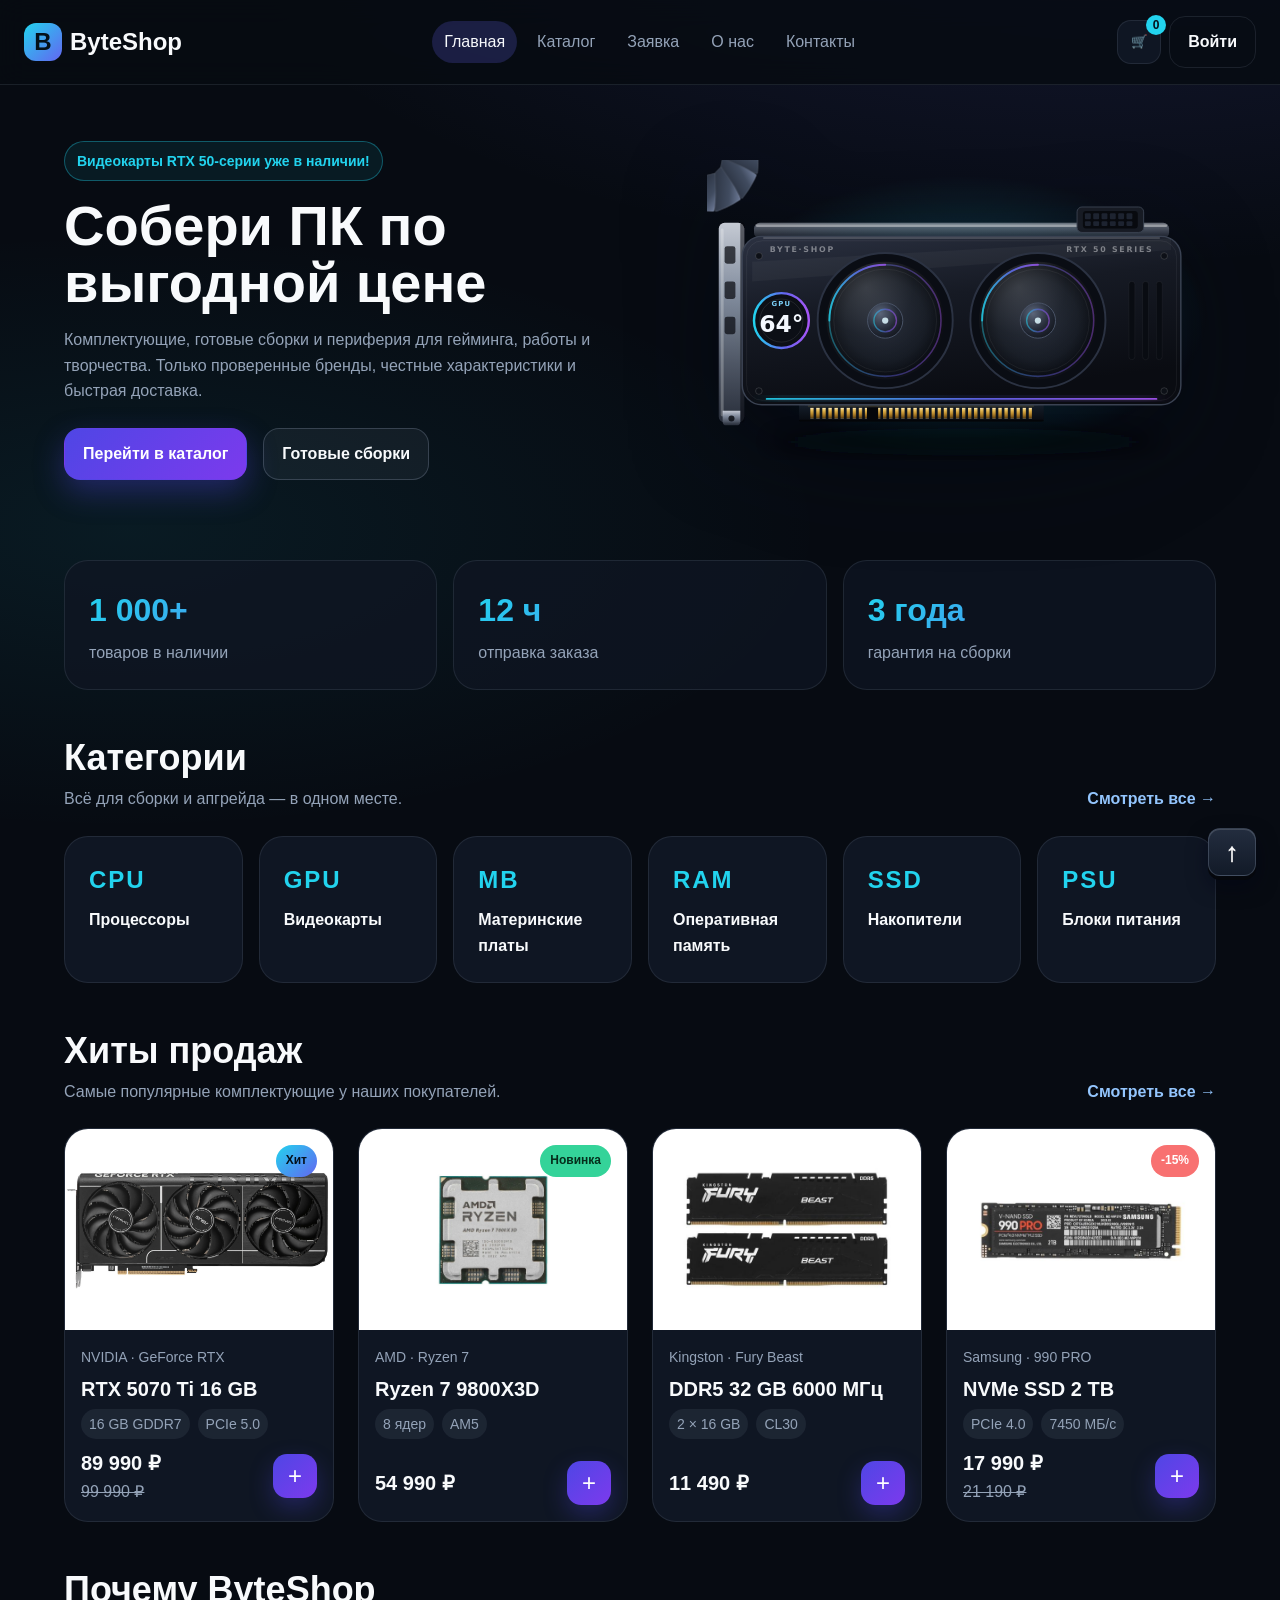
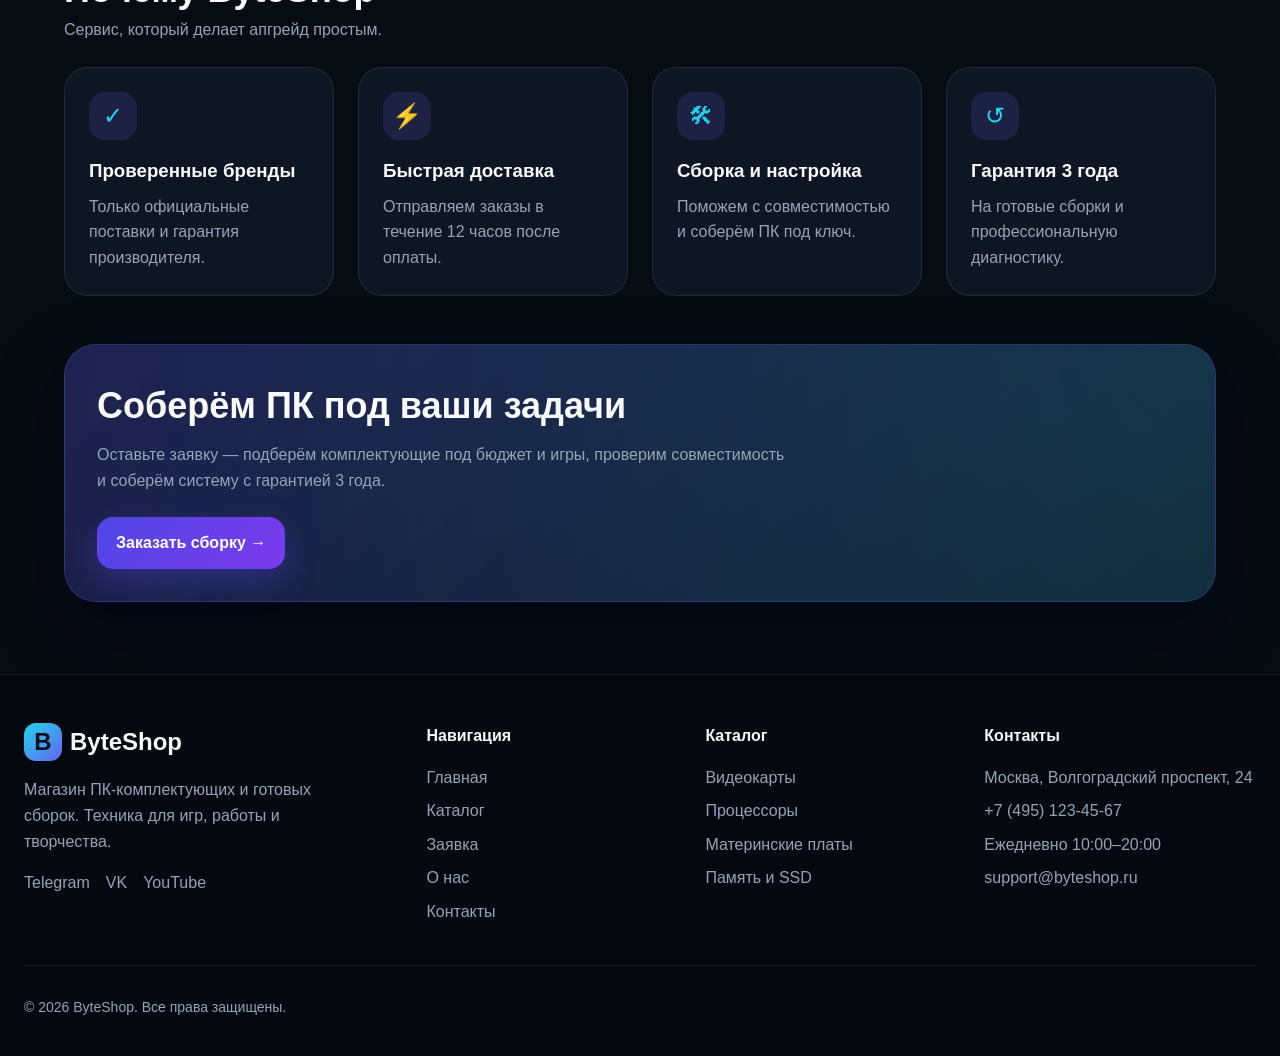
==== index.html @ e0c0da82 "Initial commit: ByteShop project" ====
<!doctype html>
<html lang="ru">
<head>
  <meta charset="utf-8">
  <meta name="viewport" content="width=device-width, initial-scale=1.0">
  <title>ByteShop — ПК комплектующие и готовые сборки</title>
  <link rel="stylesheet" href="css/style.css">
  <link rel="stylesheet" href="css/responsive.css">
  <script src="js/data.js" defer></script>
  <script src="js/main.js" defer></script>
</head>
<body id="top">
  <a class="skip-link" href="#main">Перейти к содержимому</a>

  <header class="site-header">
    <div class="site-header__inner">
      <a class="site-header__logo" href="index.html">
        <span class="site-header__logo-icon" aria-hidden="true">B</span>
        ByteShop
      </a>

      <nav class="site-nav" aria-label="Основная навигация">
        <ul class="site-nav__list">
          <li class="site-nav__item">
            <a class="site-nav__link site-nav__link--active" href="index.html" aria-current="page">Главная</a>
          </li>
          <li class="site-nav__item">
            <a class="site-nav__link" href="catalog.html">Каталог</a>
          </li>
          <li class="site-nav__item">
            <a class="site-nav__link" href="order.html">Заявка</a>
          </li>
          <li class="site-nav__item">
            <a class="site-nav__link" href="about.html">О нас</a>
          </li>
          <li class="site-nav__item">
            <a class="site-nav__link" href="contacts.html">Контакты</a>
          </li>
        </ul>
      </nav>

      <div class="site-header__actions">
        <button class="icon-button site-header__cart" type="button" aria-label="Корзина">
          <span class="icon-button__icon" aria-hidden="true">🛒</span>
          <span class="site-header__cart-count" data-cart-count>0</span>
        </button>
        <a class="button button--ghost" href="order.html">Войти</a>
      </div>
    </div>
  </header>

  <main id="main" class="main">
    <!-- Герой -->
    <section class="hero">
      <div class="hero__content">
        <p class="hero__badge">Видеокарты RTX 50-серии уже в наличии!</p>
        <h1 class="hero__title">Собери ПК по выгодной цене</h1>
        <p class="hero__text">
          Комплектующие, готовые сборки и периферия для гейминга, работы и творчества.
          Только проверенные бренды, честные характеристики и быстрая доставка.
        </p>
        <div class="hero__actions">
          <a class="button button--primary" href="catalog.html">Перейти в каталог</a>
          <a class="button button--secondary" href="order.html">Готовые сборки</a>
        </div>
      </div>

      <div class="hero__showcase">
        <figure class="gpu-figure" role="img" aria-label="Стилизованная видеокарта с двумя вращающимися кулерами и золотыми контактами PCIe">
          <svg class="gpu-figure__svg" viewBox="0 0 520 306" xmlns="http://www.w3.org/2000/svg" focusable="false" aria-hidden="true">
            <defs>
              <linearGradient id="gpuBody" x1="0" y1="0" x2="0.35" y2="1">
                <stop offset="0" stop-color="#2b3141"/>
                <stop offset="0.45" stop-color="#161a24"/>
                <stop offset="1" stop-color="#0a0c12"/>
              </linearGradient>

              <linearGradient id="gpuMetal" x1="0" y1="0" x2="0" y2="1">
                <stop offset="0" stop-color="#e8edf7"/>
                <stop offset="0.35" stop-color="#9aa5b8"/>
                <stop offset="0.7" stop-color="#5d6575"/>
                <stop offset="1" stop-color="#2f3542"/>
              </linearGradient>

              <linearGradient id="gpuAccent" x1="0" y1="0" x2="1" y2="0">
                <stop offset="0" stop-color="#22d3ee"/>
                <stop offset="0.55" stop-color="#6366f1"/>
                <stop offset="1" stop-color="#a855f7"/>
              </linearGradient>

              <radialGradient id="gpuWell" cx="0.5" cy="0.42" r="0.72">
                <stop offset="0" stop-color="#12151d"/>
                <stop offset="0.7" stop-color="#0a0c11"/>
                <stop offset="1" stop-color="#191d28"/>
              </radialGradient>

              <linearGradient id="gpuBlade" x1="0.1" y1="0" x2="0.9" y2="1">
                <stop offset="0" stop-color="#7f8dad"/>
                <stop offset="0.35" stop-color="#414c60"/>
                <stop offset="1" stop-color="#1b202a"/>
              </linearGradient>

              <radialGradient id="gpuRotor" cx="0.5" cy="0.5" r="0.5">
                <stop offset="0" stop-color="#1e2431"/>
                <stop offset="0.72" stop-color="#141922"/>
                <stop offset="1" stop-color="#0a0d13"/>
              </radialGradient>

              <radialGradient id="gpuHub" cx="0.36" cy="0.3" r="0.85">
                <stop offset="0" stop-color="#5b6579"/>
                <stop offset="0.55" stop-color="#252b38"/>
                <stop offset="1" stop-color="#0f1218"/>
              </radialGradient>

              <radialGradient id="gpuSheen" cx="0.34" cy="0.22" r="0.8">
                <stop offset="0" stop-color="#ffffff" stop-opacity="0.16"/>
                <stop offset="0.5" stop-color="#ffffff" stop-opacity="0.04"/>
                <stop offset="1" stop-color="#ffffff" stop-opacity="0"/>
              </radialGradient>

              <radialGradient id="gpuAmbient" cx="0.5" cy="0.5" r="0.5">
                <stop offset="0" stop-color="#6366f1" stop-opacity="0.4"/>
                <stop offset="0.55" stop-color="#22d3ee" stop-opacity="0.13"/>
                <stop offset="1" stop-color="#22d3ee" stop-opacity="0"/>
              </radialGradient>

              <linearGradient id="gpuPcb" x1="0" y1="0" x2="0" y2="1">
                <stop offset="0" stop-color="#1d2532"/>
                <stop offset="0.35" stop-color="#121a25"/>
                <stop offset="1" stop-color="#070a10"/>
              </linearGradient>

              <linearGradient id="gpuGold" x1="0" y1="0" x2="0" y2="1">
                <stop offset="0" stop-color="#ffeab0"/>
                <stop offset="0.26" stop-color="#e5b953"/>
                <stop offset="0.56" stop-color="#bb8a2c"/>
                <stop offset="0.8" stop-color="#8a611c"/>
                <stop offset="1" stop-color="#553a10"/>
              </linearGradient>

              <!-- Гребёнка золотых контактов PCIe -->
              <pattern id="gpuFingers" width="6.2" height="11" patternUnits="userSpaceOnUse">
                <rect width="3.4" height="11" fill="url(#gpuGold)"/>
                <rect width="3.4" height="0.8" fill="#fff8de" opacity="0.55"/>
              </pattern>

              <filter id="gpuBlur" x="-50%" y="-50%" width="200%" height="200%">
                <feGaussianBlur stdDeviation="9"/>
              </filter>

              <!-- Лопасть вентилятора: центр вращения — точка (0, 0) -->
              <path id="gpuBladeShape" d="M -4 -15.5 C -0.5 -28 2 -42 8 -52 C 19.5 -49 29 -44 34 -41 C 24 -28 13 -18.5 4.5 -15 Z"
                    fill="url(#gpuBlade)" stroke="#ffffff" stroke-opacity="0.09" stroke-width="0.7"/>
            </defs>

            <!-- Фоновое свечение -->
            <ellipse class="gpu-ambient" cx="260" cy="158" rx="252" ry="142" fill="url(#gpuAmbient)"/>

            <!-- Тень на «полу» -->
            <ellipse cx="262" cy="288" rx="196" ry="14" fill="#05070c" opacity="0.55" filter="url(#gpuBlur)"/>

            <!-- Кронштейн слотов расширения -->
            <rect x="12" y="64" width="26" height="204" rx="6" fill="url(#gpuMetal)" opacity="0.85"/>
            <rect x="14" y="70" width="3" height="192" rx="1.5" fill="#ffffff" opacity="0.25"/>
            <rect x="34" y="64" width="4" height="204" rx="2" fill="#05070c" opacity="0.55"/>
            <g fill="#0a0c12" opacity="0.72">
              <rect x="18" y="88" width="11" height="18" rx="2.5"/>
              <rect x="18" y="124" width="11" height="18" rx="2.5"/>
              <rect x="18" y="160" width="11" height="18" rx="2.5"/>
            </g>

            <!-- Крепёжный лепесток кронштейна с отверстием под винт -->
            <path d="M16 256 h18 v11 a4 4 0 0 1 -4 4 h-10 a4 4 0 0 1 -4 -4 z" fill="url(#gpuMetal)" opacity="0.8"/>
            <circle cx="25" cy="264" r="3.1" fill="#05070c" opacity="0.8"/>

            <!-- Задняя пластина (backplate) -->
            <rect x="48" y="64" width="424" height="16" rx="6" fill="url(#gpuMetal)" opacity="0.45"/>
            <rect x="50" y="66" width="420" height="2.5" rx="1.25" fill="#ffffff" opacity="0.38"/>

            <!-- Разъём питания 12VHPWR -->
            <rect x="378" y="48" width="68" height="26" rx="5" fill="#171b24" stroke="#39414f" stroke-width="1"/>
            <rect x="384" y="52" width="56" height="18" rx="3" fill="#080a0f"/>
            <g fill="#1d2330">
              <rect x="386" y="54.5" width="6" height="6" rx="1"/>
              <rect x="394.5" y="54.5" width="6" height="6" rx="1"/>
              <rect x="403" y="54.5" width="6" height="6" rx="1"/>
              <rect x="411.5" y="54.5" width="6" height="6" rx="1"/>
              <rect x="420" y="54.5" width="6" height="6" rx="1"/>
              <rect x="428.5" y="54.5" width="6" height="6" rx="1"/>
              <rect x="386" y="62.5" width="6" height="5" rx="1"/>
              <rect x="394.5" y="62.5" width="6" height="5" rx="1"/>
              <rect x="403" y="62.5" width="6" height="5" rx="1"/>
              <rect x="411.5" y="62.5" width="6" height="5" rx="1"/>
              <rect x="420" y="62.5" width="6" height="5" rx="1"/>
              <rect x="428.5" y="62.5" width="6" height="5" rx="1"/>
            </g>

            <!-- Текстолит платы и контакты PCIe Express -->
            <g class="gpu-pcb">
              <rect x="94" y="246" width="250" height="21" rx="3" fill="url(#gpuPcb)"/>
              <rect x="96" y="248" width="246" height="1.8" rx="0.9" fill="#ffffff" opacity="0.12"/>

              <!-- Дорожки на текстолите -->
              <g fill="#ffffff" opacity="0.06">
                <rect x="100" y="249.6" width="46" height="1.2" rx="0.6"/>
                <rect x="152" y="249.6" width="38" height="1.2" rx="0.6"/>
                <rect x="196" y="249.6" width="44" height="1.2" rx="0.6"/>
                <rect x="298" y="249.6" width="40" height="1.2" rx="0.6"/>
              </g>

              <!-- Золотые контакты (гребёнка) -->
              <rect x="105.4" y="253" width="59.2" height="11" fill="url(#gpuFingers)"/>
              <rect x="173.6" y="253" width="158.4" height="11" fill="url(#gpuFingers)"/>

              <!-- Ключ-прорезь разъёма -->
              <rect x="163.4" y="251.5" width="11.4" height="13.9" rx="1.4" fill="#04060a"/>
              <rect x="163.4" y="251.5" width="11.4" height="1.2" rx="0.6" fill="#ffffff" opacity="0.08"/>

              <!-- Тёплый отсвет от контактов на текстолите -->
              <rect x="103" y="248.4" width="231" height="4" fill="#e5b953" opacity="0.12"/>

              <!-- Нижняя кромка платы -->
              <rect x="94" y="265.4" width="250" height="1.6" rx="0.8" fill="#000000" opacity="0.55"/>
            </g>

            <!-- Корпус -->
            <rect x="36" y="78" width="448" height="172" rx="20" fill="url(#gpuBody)" stroke="#3a4252" stroke-width="1.5"/>
            <rect x="40.5" y="82.5" width="439" height="163" rx="16" fill="none" stroke="#ffffff" stroke-opacity="0.06"/>
            <path d="M58 79.6 H462" stroke="#ffffff" stroke-opacity="0.22" stroke-width="1.5" stroke-linecap="round"/>
            <path d="M46 104 L474 80 L474 92 L46 124 Z" fill="#ffffff" opacity="0.035"/>

            <!-- Надписи на верхней кромке -->
            <text x="64" y="94" fill="#ffffff" fill-opacity="0.42"
                  font-family="Segoe UI, system-ui, -apple-system, sans-serif"
                  font-size="8" font-weight="600" letter-spacing="1.8">BYTE·SHOP</text>
            <text x="456" y="94" text-anchor="end" fill="#ffffff" fill-opacity="0.42"
                  font-family="Segoe UI, system-ui, -apple-system, sans-serif"
                  font-size="8" font-weight="600" letter-spacing="1.8">RTX 50 SERIES</text>

            <!-- Шильдик серии -->
            <g>
              <circle cx="76" cy="164" r="28" fill="#0c0f16" stroke="url(#gpuAccent)" stroke-width="2.5"/>
              <circle cx="76" cy="164" r="22" fill="none" stroke="#ffffff" stroke-opacity="0.09"/>
              <text x="76" y="149.5" text-anchor="middle" fill="#7dd3fc"
                    font-family="Segoe UI, system-ui, -apple-system, sans-serif"
                    font-size="7" font-weight="600" letter-spacing="1.2">GPU</text>
              <text x="76" y="176" text-anchor="middle" fill="#f4f8ff"
                    font-family="Segoe UI, system-ui, -apple-system, sans-serif"
                    font-size="24" font-weight="700">64°</text>
            </g>

            <!-- Вентиляционные щели справа -->
            <g fill="#090c12" stroke="#ffffff" stroke-opacity="0.05">
              <rect x="431" y="124" width="6" height="80" rx="3"/>
              <rect x="445" y="124" width="6" height="80" rx="3"/>
              <rect x="459" y="124" width="6" height="80" rx="3"/>
            </g>

            <!-- Винты -->
            <g fill="#0d1017" stroke="#ffffff" stroke-opacity="0.14">
              <circle cx="53" cy="98" r="3.4"/>
              <circle cx="467" cy="98" r="3.4"/>
              <circle cx="53" cy="236" r="3.4"/>
              <circle cx="467" cy="236" r="3.4"/>
            </g>

            <!-- Кулер 1 -->
            <g class="gpu-fan gpu-fan--left">
              <circle cx="182" cy="164" r="69" fill="#0a0d14" stroke="#2b3242" stroke-width="2"/>
              <circle cx="182" cy="164" r="60" fill="url(#gpuWell)"/>
              <circle cx="182" cy="164" r="57" fill="url(#gpuRotor)"/>
              <circle cx="182" cy="164" r="57" fill="none" stroke="url(#gpuAccent)" stroke-opacity="0.4" stroke-width="1.6"/>
              <circle cx="182" cy="164" r="52.5" fill="none" stroke="#ffffff" stroke-opacity="0.06"/>
              <g class="gpu-fan__blades gpu-fan__blades--left">
                <use href="#gpuBladeShape" transform="rotate(0)"/>
                <use href="#gpuBladeShape" transform="rotate(32.73)"/>
                <use href="#gpuBladeShape" transform="rotate(65.45)"/>
                <use href="#gpuBladeShape" transform="rotate(98.18)"/>
                <use href="#gpuBladeShape" transform="rotate(130.91)"/>
                <use href="#gpuBladeShape" transform="rotate(163.64)"/>
                <use href="#gpuBladeShape" transform="rotate(196.36)"/>
                <use href="#gpuBladeShape" transform="rotate(229.09)"/>
                <use href="#gpuBladeShape" transform="rotate(261.82)"/>
                <use href="#gpuBladeShape" transform="rotate(294.55)"/>
                <use href="#gpuBladeShape" transform="rotate(327.27)"/>
              </g>
              <circle cx="182" cy="164" r="60" fill="url(#gpuSheen)"/>
              <path d="M 182 164 m -57 0 a 57 57 0 0 1 57 -57" fill="none"
                    stroke="url(#gpuAccent)" stroke-opacity="0.75" stroke-width="2" stroke-linecap="round"/>
              <circle cx="182" cy="164" r="18" fill="url(#gpuHub)" stroke="#4a5468" stroke-width="1"/>
              <circle cx="182" cy="164" r="11.5" fill="none" stroke="url(#gpuAccent)" stroke-opacity="0.55" stroke-width="1.4"/>
              <circle cx="182" cy="164" r="3.2" fill="#dff8ff" opacity="0.85"/>
            </g>

            <!-- Кулер 2 -->
            <g class="gpu-fan gpu-fan--right">
              <circle cx="338" cy="164" r="69" fill="#0a0d14" stroke="#2b3242" stroke-width="2"/>
              <circle cx="338" cy="164" r="60" fill="url(#gpuWell)"/>
              <circle cx="338" cy="164" r="57" fill="url(#gpuRotor)"/>
              <circle cx="338" cy="164" r="57" fill="none" stroke="url(#gpuAccent)" stroke-opacity="0.4" stroke-width="1.6"/>
              <circle cx="338" cy="164" r="52.5" fill="none" stroke="#ffffff" stroke-opacity="0.06"/>
              <g class="gpu-fan__blades gpu-fan__blades--right">
                <use href="#gpuBladeShape" transform="rotate(0)"/>
                <use href="#gpuBladeShape" transform="rotate(32.73)"/>
                <use href="#gpuBladeShape" transform="rotate(65.45)"/>
                <use href="#gpuBladeShape" transform="rotate(98.18)"/>
                <use href="#gpuBladeShape" transform="rotate(130.91)"/>
                <use href="#gpuBladeShape" transform="rotate(163.64)"/>
                <use href="#gpuBladeShape" transform="rotate(196.36)"/>
                <use href="#gpuBladeShape" transform="rotate(229.09)"/>
                <use href="#gpuBladeShape" transform="rotate(261.82)"/>
                <use href="#gpuBladeShape" transform="rotate(294.55)"/>
                <use href="#gpuBladeShape" transform="rotate(327.27)"/>
              </g>
              <circle cx="338" cy="164" r="60" fill="url(#gpuSheen)"/>
              <path d="M 338 164 m -57 0 a 57 57 0 0 1 57 -57" fill="none"
                    stroke="url(#gpuAccent)" stroke-opacity="0.75" stroke-width="2" stroke-linecap="round"/>
              <circle cx="338" cy="164" r="18" fill="url(#gpuHub)" stroke="#4a5468" stroke-width="1"/>
              <circle cx="338" cy="164" r="11.5" fill="none" stroke="url(#gpuAccent)" stroke-opacity="0.55" stroke-width="1.4"/>
              <circle cx="338" cy="164" r="3.2" fill="#dff8ff" opacity="0.85"/>
            </g>

            <!-- Световая линия по нижней кромке -->
            <rect class="gpu-glow" x="60" y="242" width="400" height="3" rx="1.5"
                  fill="url(#gpuAccent)" opacity="0.75" filter="url(#gpuBlur)"/>
            <rect x="60" y="243" width="400" height="2" rx="1" fill="url(#gpuAccent)" opacity="0.9"/>
          </svg>
        </figure>
      </div>
    </section>

    <!-- Статистика -->
    <section class="stats" aria-label="Показатели магазина">
      <div class="stats__item">
        <p class="stats__value">1 000+</p>
        <p class="stats__label">товаров в наличии</p>
      </div>
      <div class="stats__item">
        <p class="stats__value">12 ч</p>
        <p class="stats__label">отправка заказа</p>
      </div>
      <div class="stats__item">
        <p class="stats__value">3 года</p>
        <p class="stats__label">гарантия на сборки</p>
      </div>
    </section>

    <!-- Категории -->
    <section class="section" id="categories" aria-labelledby="categories-title">
      <div class="section__header">
        <div>
          <h2 class="section__title" id="categories-title">Категории</h2>
          <p class="section__subtitle">Всё для сборки и апгрейда — в одном месте.</p>
        </div>
        <a class="section__link" href="catalog.html">Смотреть все →</a>
      </div>

      <div class="categories-grid">
        <a class="category-card" href="catalog.html#catalog-cpu">
          <span class="category-card__code" aria-hidden="true">CPU</span>
          <span class="category-card__title">Процессоры</span>
        </a>

        <a class="category-card" href="catalog.html#catalog-gpu">
          <span class="category-card__code" aria-hidden="true">GPU</span>
          <span class="category-card__title">Видеокарты</span>
        </a>

        <a class="category-card" href="catalog.html#catalog-mb">
          <span class="category-card__code" aria-hidden="true">MB</span>
          <span class="category-card__title">Материнские платы</span>
        </a>

        <a class="category-card" href="catalog.html#catalog-ram">
          <span class="category-card__code" aria-hidden="true">RAM</span>
          <span class="category-card__title">Оперативная память</span>
        </a>

        <a class="category-card" href="catalog.html#catalog-ssd">
          <span class="category-card__code" aria-hidden="true">SSD</span>
          <span class="category-card__title">Накопители</span>
        </a>

        <a class="category-card" href="catalog.html#catalog-psu">
          <span class="category-card__code" aria-hidden="true">PSU</span>
          <span class="category-card__title">Блоки питания</span>
        </a>
      </div>
    </section>

    <!-- Хиты продаж -->
    <section class="section" id="popular" aria-labelledby="popular-title">
      <div class="section__header">
        <div>
          <h2 class="section__title" id="popular-title">Хиты продаж</h2>
          <p class="section__subtitle">Самые популярные комплектующие у наших покупателей.</p>
        </div>
        <a class="section__link" href="catalog.html">Смотреть все →</a>
      </div>

      <div class="products-grid">
        <article class="product-card">
          <span class="product-card__badge product-card__badge--hit">Хит</span>
          <a class="product-card__media" href="product.html">
            <img
              class="product-card__image"
              src="img/5070ti.jpg"
              alt="Видеокарта RTX 5070 Ti 16 GB"
              width="640"
              height="480"
              loading="lazy"
            >
          </a>
          <div class="product-card__body">
            <p class="product-card__brand">NVIDIA · GeForce RTX</p>
            <h3 class="product-card__title">
              <a href="product.html">RTX 5070 Ti 16 GB</a>
            </h3>
            <ul class="product-card__specs">
              <li>16 GB GDDR7</li>
              <li>PCIe 5.0</li>
            </ul>
            <div class="product-card__footer">
              <div class="product-card__price">
                <span class="product-card__current">89 990 ₽</span>
                <span class="product-card__old">99 990 ₽</span>
              </div>
              <button
                class="product-card__cart"
                type="button"
                data-product="RTX 5070 Ti 16 GB"
                aria-label="Добавить RTX 5070 Ti 16 GB в корзину"
              >
                +
              </button>
            </div>
          </div>
        </article>

        <article class="product-card">
          <span class="product-card__badge product-card__badge--new">Новинка</span>
          <a class="product-card__media" href="product.html">
            <img
              class="product-card__image"
              src="img/7_9800.jpg"
              alt="Процессор Ryzen 7 9800X3D"
              width="640"
              height="480"
              loading="lazy"
            >
          </a>
          <div class="product-card__body">
            <p class="product-card__brand">AMD · Ryzen 7</p>
            <h3 class="product-card__title">
              <a href="product.html">Ryzen 7 9800X3D</a>
            </h3>
            <ul class="product-card__specs">
              <li>8 ядер</li>
              <li>AM5</li>
            </ul>
            <div class="product-card__footer">
              <div class="product-card__price">
                <span class="product-card__current">54 990 ₽</span>
              </div>
              <button
                class="product-card__cart"
                type="button"
                data-product="Ryzen 7 9800X3D"
                aria-label="Добавить Ryzen 7 9800X3D в корзину"
              >
                +
              </button>
            </div>
          </div>
        </article>

        <article class="product-card">
          <a class="product-card__media" href="product.html">
            <img
              class="product-card__image"
              src="img/kingstom.jpg"
              alt="Оперативная память Kingston Fury Beast DDR5 32 GB"
              width="640"
              height="480"
              loading="lazy"
            >
          </a>
          <div class="product-card__body">
            <p class="product-card__brand">Kingston · Fury Beast</p>
            <h3 class="product-card__title">
              <a href="product.html">DDR5 32 GB 6000 МГц</a>
            </h3>
            <ul class="product-card__specs">
              <li>2 × 16 GB</li>
              <li>CL30</li>
            </ul>
            <div class="product-card__footer">
              <div class="product-card__price">
                <span class="product-card__current">11 490 ₽</span>
              </div>
              <button
                class="product-card__cart"
                type="button"
                data-product="Kingston Fury Beast DDR5 32 GB"
                aria-label="Добавить Kingston Fury Beast DDR5 32 GB в корзину"
              >
                +
              </button>
            </div>
          </div>
        </article>

        <article class="product-card">
          <span class="product-card__badge product-card__badge--discount">-15%</span>
          <a class="product-card__media" href="product.html">
            <img
              class="product-card__image"
              src="img/samsungssd.jpg"
              alt="SSD Samsung 990 PRO 2 TB"
              width="640"
              height="480"
              loading="lazy"
            >
          </a>
          <div class="product-card__body">
            <p class="product-card__brand">Samsung · 990 PRO</p>
            <h3 class="product-card__title">
              <a href="product.html">NVMe SSD 2 TB</a>
            </h3>
            <ul class="product-card__specs">
              <li>PCIe 4.0</li>
              <li>7450 МБ/с</li>
            </ul>
            <div class="product-card__footer">
              <div class="product-card__price">
                <span class="product-card__current">17 990 ₽</span>
                <span class="product-card__old">21 190 ₽</span>
              </div>
              <button
                class="product-card__cart"
                type="button"
                data-product="Samsung 990 PRO 2 TB"
                aria-label="Добавить Samsung 990 PRO 2 TB в корзину"
              >
                +
              </button>
            </div>
          </div>
        </article>
      </div>
    </section>

    <!-- Преимущества -->
    <section class="section" aria-labelledby="features-title">
      <div class="section__header">
        <div>
          <h2 class="section__title" id="features-title">Почему ByteShop</h2>
          <p class="section__subtitle">Сервис, который делает апгрейд простым.</p>
        </div>
      </div>

      <div class="features-grid">
        <article class="feature-card">
          <span class="feature-card__icon" aria-hidden="true">✓</span>
          <h3 class="feature-card__title">Проверенные бренды</h3>
          <p class="feature-card__text">Только официальные поставки и гарантия производителя.</p>
        </article>

        <article class="feature-card">
          <span class="feature-card__icon" aria-hidden="true">⚡</span>
          <h3 class="feature-card__title">Быстрая доставка</h3>
          <p class="feature-card__text">Отправляем заказы в течение 12 часов после оплаты.</p>
        </article>

        <article class="feature-card">
          <span class="feature-card__icon" aria-hidden="true">🛠</span>
          <h3 class="feature-card__title">Сборка и настройка</h3>
          <p class="feature-card__text">Поможем с совместимостью и соберём ПК под ключ.</p>
        </article>

        <article class="feature-card">
          <span class="feature-card__icon" aria-hidden="true">↺</span>
          <h3 class="feature-card__title">Гарантия 3 года</h3>
          <p class="feature-card__text">На готовые сборки и профессиональную диагностику.</p>
        </article>
      </div>
    </section>

    <!-- Сборка ПК -->
    <section class="build-banner" aria-labelledby="build-title">
      <div class="build-banner__content">
        <h2 class="build-banner__title" id="build-title">Соберём ПК под ваши задачи</h2>
        <p class="build-banner__text">
          Оставьте заявку — подберём комплектующие под бюджет и игры,
          проверим совместимость и соберём систему с гарантией 3 года.
        </p>
        <a class="button button--primary" href="order.html">Заказать сборку →</a>
      </div>
    </section>

  </main>

  <footer class="site-footer">
    <div class="site-footer__inner">
      <div class="site-footer__brand">
        <a class="site-footer__logo" href="index.html">
          <span class="site-footer__logo-icon" aria-hidden="true">B</span>
          ByteShop
        </a>
        <p class="site-footer__description">
          Магазин ПК-комплектующих и готовых сборок.
          Техника для игр, работы и творчества.
        </p>
        <div class="site-footer__social">
          <a href="#" aria-label="Telegram">Telegram</a>
          <a href="#" aria-label="VK">VK</a>
          <a href="#" aria-label="YouTube">YouTube</a>
        </div>
      </div>

      <nav class="site-footer__column" aria-label="Навигация">
        <p class="site-footer__title">Навигация</p>
        <ul class="site-footer__list">
          <li><a href="index.html">Главная</a></li>
          <li><a href="catalog.html">Каталог</a></li>
          <li><a href="order.html">Заявка</a></li>
          <li><a href="about.html">О нас</a></li>
          <li><a href="contacts.html">Контакты</a></li>
        </ul>
      </nav>

      <nav class="site-footer__column" aria-label="Каталог">
        <p class="site-footer__title">Каталог</p>
        <ul class="site-footer__list">
          <li><a href="catalog.html">Видеокарты</a></li>
          <li><a href="catalog.html">Процессоры</a></li>
          <li><a href="catalog.html">Материнские платы</a></li>
          <li><a href="catalog.html">Память и SSD</a></li>
        </ul>
      </nav>

      <div class="site-footer__column">
        <p class="site-footer__title">Контакты</p>
        <address class="site-footer__contacts">
          <p>Москва, Волгоградский проспект, 24</p>
          <p><a href="tel:+74951234567">+7 (495) 123-45-67</a></p>
          <p>Ежедневно 10:00–20:00</p>
          <p><a href="mailto:support@byteshop.ru">support@byteshop.ru</a></p>
        </address>
      </div>
    </div>

    <div class="site-footer__bottom">
      <p>© 2026 ByteShop. Все права защищены.</p>
    </div>
  </footer>

  <a class="to-top" href="#top" aria-label="Наверх">
    <span class="to-top__icon" aria-hidden="true">↑</span>
  </a>

  <!-- Модальное окно -->
  <dialog class="order-dialog" id="order-dialog" aria-labelledby="order-dialog-title">
    <button class="order-dialog__close" id="close-order-dialog" type="button" aria-label="Закрыть окно">
      ×
    </button>
    <h2 class="order-dialog__title" id="order-dialog-title">Оставить заявку</h2>

    <form class="order-form" id="order-form">
      <input type="hidden" id="selected-product" name="selected-product">

      <div class="order-form__field">
        <label class="order-form__label" for="order-name">Имя</label>
        <input class="order-form__input" id="order-name" name="name" type="text" minlength="2" autocomplete="name" required>
      </div>

      <div class="order-form__field">
        <label class="order-form__label" for="order-phone">Телефон</label>
        <input class="order-form__input" id="order-phone" name="phone" type="tel" autocomplete="tel" required>
      </div>

      <div class="order-form__field">
        <label class="order-form__label" for="order-comment">Комментарий</label>
        <textarea class="order-form__textarea" id="order-comment" name="comment" rows="3"></textarea>
      </div>

      <div class="order-form__field">
        <label class="order-form__label order-form__label--checkbox" for="order-consent">
          <input class="order-form__checkbox" id="order-consent" name="consent" type="checkbox" required>
          Согласен на обработку данных
        </label>
      </div>

      <button class="button button--primary" type="submit">Отправить заявку</button>
    </form>

    <p class="success-message" id="success-message" role="status" hidden>Заявка отправлена!</p>
  </dialog>

  <!-- Уведомление -->
  <div class="toast" id="toast" role="status" aria-live="polite" hidden></div>
</body>
</html>
---- css/style.css ----
/* ===============================
Переменные проекта
=============================== */
:root {
  /* Основные цвета проекта */
  --color-bg: #070b12;
  --color-bg-soft: #0b111c;
  --color-surface: #0f1623;
  --color-surface-2: #162236;
  --color-border: rgba(148, 163, 184, 0.14);
  --color-border-strong: rgba(148, 163, 184, 0.28);
  --color-text: #f8fafc;
  --color-muted: #94a3b8;
  --color-link: #93c5fd;
  --color-primary: #6366f1;
  --color-primary-soft: #818cf8;
  --color-primary-dark: #4f46e5;
  --color-on-primary: #ffffff;
  --color-accent: #22d3ee;
  --color-success: #34d399;
  --color-warning: #fbbf24;
  --color-danger: #f87171;

  /* Градиенты */
  --gradient-primary: linear-gradient(135deg, #4f46e5, #7c3aed);
  --gradient-accent: linear-gradient(135deg, #22d3ee, #6366f1);

  /* Тени */
  --shadow-sm: 0 10px 24px rgba(2, 6, 23, 0.35);
  --shadow-lg: 0 24px 60px rgba(2, 6, 23, 0.55);

  /* Отступы */
  --space-xs: 4px;
  --space-sm: 8px;
  --space-md: 16px;
  --space-lg: 24px;
  --space-xl: 32px;
  --space-2xl: 48px;

  /* Скругления */
  --radius-sm: 10px;
  --radius-md: 16px;
  --radius-lg: 24px;
  --radius-xl: 32px;

  /* Размеры */
  --container-width: 1200px;
}

/* ===============================
Базовые стили
=============================== */
* {
  box-sizing: border-box;
}

html {
  scroll-behavior: smooth;
  scroll-padding-top: 96px;
}

body {
  margin: 0;
  font-family: "Inter", "Segoe UI", Arial, sans-serif;
  line-height: 1.6;
  color: var(--color-text);
  background:
    radial-gradient(900px 400px at 85% -5%, rgba(99, 102, 241, 0.16), transparent),
    radial-gradient(700px 300px at 10% 20%, rgba(34, 211, 238, 0.08), transparent),
    var(--color-bg);
}

main {
  padding: var(--space-lg);
}

img,
video {
  max-width: 100%;
  height: auto;
}

a {
  color: var(--color-link);
}

a:hover {
  color: var(--color-accent);
}

a:focus-visible,
button:focus-visible,
input:focus-visible,
select:focus-visible,
textarea:focus-visible {
  outline: 3px solid var(--color-accent);
  outline-offset: 3px;
}

address {
  font-style: normal;
}

.visually-hidden {
  position: absolute;
  width: 1px;
  height: 1px;
  margin: -1px;
  padding: 0;
  overflow: hidden;
  white-space: nowrap;
  border: 0;
  clip: rect(0 0 0 0);
  clip-path: inset(50%);
}

/* ===============================
Ссылка пропуска к содержимому
=============================== */
.skip-link {
  position: absolute;
  left: 16px;
  top: -100px;
  z-index: 1000;
  padding: 8px 12px;
  color: var(--color-on-primary);
  background: var(--gradient-primary);
  border-radius: var(--radius-sm);
  text-decoration: none;
}

.skip-link:focus,
.skip-link:focus-visible {
  top: 16px;
}

/* ===============================
Кнопки
=============================== */
.button {
  display: inline-flex;
  align-items: center;
  justify-content: center;
  gap: var(--space-sm);
  padding: 12px 18px;
  border: 1px solid transparent;
  border-radius: var(--radius-md);
  font: inherit;
  font-weight: 600;
  text-decoration: none;
  cursor: pointer;
  transition: transform 0.2s ease, box-shadow 0.2s ease, background-color 0.2s ease;
}

.button:hover {
  transform: translateY(-1px);
}

.button--primary {
  color: var(--color-on-primary);
  background: var(--gradient-primary);
  box-shadow: 0 12px 30px rgba(79, 70, 229, 0.35);
}

.button--primary:hover {
  color: var(--color-on-primary);
  box-shadow: 0 16px 35px rgba(79, 70, 229, 0.45);
}

.button--secondary {
  color: var(--color-text);
  background: rgba(148, 163, 184, 0.08);
  border-color: var(--color-border-strong);
}

.button--secondary:hover {
  color: var(--color-text);
  background: rgba(148, 163, 184, 0.16);
}

.button--ghost {
  color: var(--color-text);
  background: transparent;
  border-color: var(--color-border);
}

.button--ghost:hover {
  color: var(--color-text);
  background: rgba(148, 163, 184, 0.12);
}

/* ===============================
Шапка
=============================== */
.site-header {
  position: sticky;
  top: 0;
  left: 0;
  right: 0;
  z-index: 50;
  padding: var(--space-md) var(--space-lg);
  background: rgba(7, 11, 18, 0.82);
  border-bottom: 1px solid var(--color-border);
  backdrop-filter: blur(14px);
}

.site-header__inner {
  display: flex;
  flex-wrap: wrap;
  align-items: center;
  justify-content: space-between;
  gap: var(--space-md);
  max-width: var(--container-width);
  margin: 0 auto;
}

.site-header__logo {
  display: inline-flex;
  align-items: center;
  gap: var(--space-sm);
  font-size: 24px;
  font-weight: 800;
  color: var(--color-text);
  text-decoration: none;
}

.site-header__logo-icon,
.site-footer__logo-icon {
  display: inline-flex;
  align-items: center;
  justify-content: center;
  width: 38px;
  height: 38px;
  border-radius: 12px;
  background: var(--gradient-accent);
  color: #04101b;
  font-weight: 900;
}

.site-nav__list {
  display: flex;
  flex-wrap: wrap;
  align-items: center;
  justify-content: center;
  gap: var(--space-sm);
  margin: 0;
  padding: 0;
  list-style: none;
}

.site-nav__link {
  display: inline-block;
  padding: 8px 12px;
  color: var(--color-muted);
  text-decoration: none;
  border-radius: 999px;
}

.site-nav__link:hover {
  color: var(--color-text);
  background: rgba(148, 163, 184, 0.12);
}

.site-nav__link--active {
  color: var(--color-text);
  background: rgba(99, 102, 241, 0.22);
}

.site-header__actions {
  display: flex;
  align-items: center;
  gap: var(--space-sm);
}

.icon-button {
  position: relative;
  display: inline-flex;
  align-items: center;
  justify-content: center;
  width: 44px;
  height: 44px;
  border: 1px solid var(--color-border);
  border-radius: 14px;
  background: var(--color-surface);
  color: var(--color-text);
  cursor: pointer;
}

.icon-button:hover {
  border-color: var(--color-accent);
}

.site-header__cart-count {
  position: absolute;
  top: -6px;
  right: -6px;
  min-width: 20px;
  height: 20px;
  padding: 0 5px;
  display: inline-flex;
  align-items: center;
  justify-content: center;
  border-radius: 999px;
  background: var(--color-accent);
  color: #04101b;
  font-size: 12px;
  font-weight: 800;
}

/* ===============================
Общие секции
=============================== */
.main {
  max-width: var(--container-width);
  margin: 0 auto;
}

.page-head {
  max-width: 820px;
  margin: 0 auto var(--space-xl);
}

.page-head h1 {
  margin: 0 0 var(--space-sm);
  font-size: clamp(30px, 5vw, 52px);
  line-height: 1.08;
}

.page-head p {
  margin: 0;
  color: var(--color-muted);
}

.section {
  margin: 0 auto var(--space-2xl);
}

.section__header {
  display: flex;
  flex-wrap: wrap;
  align-items: flex-end;
  justify-content: space-between;
  gap: var(--space-md);
  margin-bottom: var(--space-lg);
}

.section__title {
  margin: 0;
  font-size: clamp(24px, 4vw, 36px);
  line-height: 1.1;
}

/* Заголовок секции без обёртки .section__header — отступ до содержимого. */
.section > .section__title {
  margin-bottom: var(--space-lg);
}

.section__subtitle {
  margin: var(--space-sm) 0 0;
  color: var(--color-muted);
}

.section__link {
  color: var(--color-link);
  text-decoration: none;
  font-weight: 600;
}

.section__link:hover {
  color: var(--color-accent);
}

.breadcrumbs {
  max-width: var(--container-width);
  margin: 0 auto var(--space-md);
  font-size: 14px;
  color: var(--color-muted);
}

.breadcrumbs a {
  color: var(--color-muted);
  text-decoration: none;
}

.breadcrumbs a:hover {
  color: var(--color-link);
}

.breadcrumbs__current::before {
  content: " / ";
  color: var(--color-muted);
}

/* ===============================
Герой
=============================== */
.hero {
  display: grid;
  grid-template-columns: 1fr;
  align-items: center;
  gap: var(--space-xl);
  margin: 0 auto var(--space-2xl);
  padding: var(--space-xl) 0;
}

.hero__badge {
  display: inline-flex;
  align-items: center;
  margin: 0 0 var(--space-md);
  padding: 8px 12px;
  border: 1px solid rgba(34, 211, 238, 0.35);
  border-radius: 999px;
  background: rgba(34, 211, 238, 0.08);
  color: var(--color-accent);
  font-size: 14px;
  font-weight: 600;
}

.hero__title {
  margin: 0 0 var(--space-md);
  font-size: clamp(34px, 6vw, 64px);
  line-height: 1.02;
}

.hero__text {
  margin: 0 0 var(--space-lg);
  max-width: 560px;
  color: var(--color-muted);
}

.hero__actions {
  display: flex;
  flex-wrap: wrap;
  gap: var(--space-md);
}

.hero__showcase {
  display: flex;
  align-items: center;
  justify-content: center;
}

/* Иллюстрация видеокарты в герое */
.gpu-figure {
  margin: 0;
  display: flex;
  align-items: center;
  justify-content: center;
  width: 100%;
}

.gpu-figure__svg {
  display: block;
  width: 100%;
  max-width: 560px;
  height: auto;
  filter: drop-shadow(0 26px 44px rgba(3, 7, 18, 0.45));
}

/* Вращение кулеров: начало координат — левый верхний угол viewBox,
   поэтому в keyframes есть перенос к центру каждого вентилятора. */
.gpu-fan__blades {
  transform-box: view-box;
  transform-origin: 0 0;
  will-change: transform;
}

.gpu-fan__blades--left {
  animation: gpu-spin-left 1.7s linear infinite;
}

.gpu-fan__blades--right {
  animation: gpu-spin-right 1.7s linear infinite;
}

.gpu-figure:hover .gpu-fan__blades {
  animation-duration: 0.55s;
}

.gpu-glow {
  animation: gpu-pulse 4s ease-in-out infinite;
}

.gpu-ambient {
  animation: gpu-ambient 8s ease-in-out infinite;
}

@keyframes gpu-spin-left {
  from { transform: translate(182px, 164px) rotate(0deg); }
  to   { transform: translate(182px, 164px) rotate(360deg); }
}

@keyframes gpu-spin-right {
  from { transform: translate(338px, 164px) rotate(0deg); }
  to   { transform: translate(338px, 164px) rotate(360deg); }
}

@keyframes gpu-pulse {
  0%, 100% { opacity: 0.55; }
  50%      { opacity: 1; }
}

@keyframes gpu-ambient {
  0%, 100% { opacity: 0.75; }
  50%      { opacity: 1; }
}

.showcase-card {
  position: relative;
  width: min(100%, 420px);
  padding: var(--space-lg);
  border: 1px solid var(--color-border);
  border-radius: var(--radius-xl);
  background:
    linear-gradient(180deg, rgba(99, 102, 241, 0.12), rgba(15, 22, 35, 0.95)),
    var(--color-surface);
  box-shadow: var(--shadow-lg);
}

.showcase-card__badge {
  position: absolute;
  top: 18px;
  right: 18px;
  padding: 6px 10px;
  border-radius: 999px;
  background: var(--gradient-accent);
  color: #04101b;
  font-size: 12px;
  font-weight: 800;
}

.showcase-card__image {
  width: 100%;
  border-radius: var(--radius-lg);
  background: var(--color-surface-2);
}

.showcase-card__body {
  margin-top: var(--space-md);
}

.showcase-card__title {
  margin: 0;
  font-weight: 700;
}

.showcase-card__subtitle {
  margin: var(--space-xs) 0 0;
  color: var(--color-muted);
}

/* ===============================
Статистика
=============================== */
.stats {
  display: grid;
  grid-template-columns: 1fr;
  gap: var(--space-md);
  margin: 0 auto var(--space-2xl);
}

.stats__item {
  padding: var(--space-lg);
  border: 1px solid var(--color-border);
  border-radius: var(--radius-lg);
  background: rgba(15, 22, 35, 0.75);
}

.stats__value {
  margin: 0;
  font-size: 32px;
  font-weight: 900;
  background: var(--gradient-accent);
  -webkit-background-clip: text;
  background-clip: text;
  color: transparent;
}

.stats__label {
  margin: var(--space-xs) 0 0;
  color: var(--color-muted);
}

/* ===============================
Категории
=============================== */
.categories-grid {
  display: grid;
  grid-template-columns: 1fr;
  gap: var(--space-md);
}

.category-card {
  display: flex;
  flex-direction: column;
  gap: var(--space-sm);
  padding: var(--space-lg);
  border: 1px solid var(--color-border);
  border-radius: var(--radius-lg);
  background: var(--color-surface);
  text-decoration: none;
  transition: transform 0.2s ease, border-color 0.2s ease, box-shadow 0.2s ease;
}

.category-card:hover {
  transform: translateY(-4px);
  border-color: var(--color-primary-soft);
  box-shadow: var(--shadow-sm);
}

.category-card__code {
  font-size: 24px;
  font-weight: 900;
  letter-spacing: 0.08em;
  color: var(--color-accent);
}

.category-card__title {
  color: var(--color-text);
  font-weight: 600;
}

/* ===============================
Карточки товаров
=============================== */
.products-grid {
  display: grid;
  grid-template-columns: 1fr;
  gap: var(--space-lg);
}

.product-card {
  position: relative;
  display: flex;
  flex-direction: column;
  border: 1px solid var(--color-border);
  border-radius: var(--radius-lg);
  background: var(--color-surface);
  overflow: hidden;
  transition: transform 0.2s ease, border-color 0.2s ease, box-shadow 0.2s ease;
}

.product-card:hover {
  transform: translateY(-5px);
  border-color: rgba(99, 102, 241, 0.6);
  box-shadow: var(--shadow-lg);
}

.product-card__media {
  display: block;
}

.product-card__image {
  display: block;
  width: 100%;
  aspect-ratio: 4 / 3;
  object-fit: cover;
  background: var(--color-surface-2);
}

.product-card__body {
  display: flex;
  flex-direction: column;
  flex: 1;
  gap: var(--space-sm);
  padding: var(--space-md);
}

.product-card__brand {
  margin: 0;
  color: var(--color-muted);
  font-size: 14px;
}

.product-card__title {
  margin: 0;
  font-size: 20px;
  line-height: 1.2;
}

.product-card__title a {
  color: var(--color-text);
  text-decoration: none;
}

.product-card__title a:hover {
  color: var(--color-accent);
}

.product-card__specs {
  display: flex;
  flex-wrap: wrap;
  gap: var(--space-sm);
  margin: 0;
  padding: 0;
  list-style: none;
  color: var(--color-muted);
  font-size: 14px;
}

.product-card__specs li {
  padding: 4px 8px;
  border-radius: 999px;
  background: rgba(148, 163, 184, 0.1);
}

.product-card__footer {
  display: flex;
  align-items: center;
  justify-content: space-between;
  gap: var(--space-md);
  margin-top: auto;
}

.product-card__price {
  display: flex;
  flex-direction: column;
}

.product-card__current {
  font-size: 20px;
  font-weight: 800;
}

.product-card__old {
  color: var(--color-muted);
  text-decoration: line-through;
}

.product-card__cart {
  width: 44px;
  height: 44px;
  border: none;
  border-radius: 14px;
  background: var(--gradient-primary);
  color: var(--color-on-primary);
  font-size: 24px;
  line-height: 1;
  cursor: pointer;
  box-shadow: 0 10px 24px rgba(79, 70, 229, 0.3);
}

.product-card__cart:hover {
  transform: translateY(-2px);
}

.product-card__badge {
  position: absolute;
  top: var(--space-md);
  right: var(--space-md);
  z-index: 2;
  padding: 6px 10px;
  border-radius: 999px;
  color: var(--color-on-primary);
  background: var(--color-primary);
  font-size: 12px;
  font-weight: 800;
}

.product-card__badge--new {
  background: var(--color-success);
  color: #052e1b;
}

.product-card__badge--discount {
  background: var(--color-danger);
}

.product-card__badge--hit {
  background: var(--gradient-accent);
  color: #04101b;
}

/* ===============================
Баннер сборки
=============================== */
.build-banner {
  margin: 0 auto var(--space-2xl);
  padding: var(--space-xl);
  border: 1px solid rgba(99, 102, 241, 0.25);
  border-radius: var(--radius-xl);
  background:
    radial-gradient(circle at top right, rgba(34, 211, 238, 0.16), transparent),
    linear-gradient(135deg, rgba(79, 70, 229, 0.24), rgba(15, 22, 35, 0.96)),
    var(--color-surface);
  box-shadow: var(--shadow-lg);
}

.build-banner__title {
  margin: 0 0 var(--space-sm);
  font-size: clamp(26px, 4vw, 40px);
}

.build-banner__text {
  margin: 0 0 var(--space-lg);
  max-width: 700px;
  color: var(--color-muted);
}

/* ===============================
Преимущества
=============================== */
.features-grid {
  display: grid;
  grid-template-columns: 1fr;
  gap: var(--space-lg);
}

.feature-card {
  padding: var(--space-lg);
  border: 1px solid var(--color-border);
  border-radius: var(--radius-lg);
  background: var(--color-surface);
}

.feature-card__icon {
  display: inline-flex;
  align-items: center;
  justify-content: center;
  width: 48px;
  height: 48px;
  margin-bottom: var(--space-md);
  border-radius: 16px;
  background: rgba(99, 102, 241, 0.16);
  color: var(--color-accent);
  font-size: 24px;
}

.feature-card__title {
  margin: 0 0 var(--space-sm);
}

.feature-card__text {
  margin: 0;
  color: var(--color-muted);
}

/* ===============================
Каталог
=============================== */
.catalog__tabs {
  display: flex;
  flex-wrap: wrap;
  gap: var(--space-sm);
  margin-bottom: var(--space-lg);
}

.catalog__tab {
  padding: 10px 14px;
  border: 1px solid var(--color-border);
  border-radius: 999px;
  background: var(--color-surface);
  color: var(--color-muted);
  font: inherit;
  font-weight: 600;
  cursor: pointer;
}

.catalog__tab:hover {
  color: var(--color-text);
  border-color: var(--color-accent);
}

.catalog__tab--active {
  color: var(--color-on-primary);
  background: var(--gradient-primary);
  border-color: transparent;
}

.catalog-toolbar {
  display: grid;
  grid-template-columns: 1fr;
  gap: var(--space-md);
  margin-bottom: var(--space-xl);
  padding: var(--space-md);
  border: 1px solid var(--color-border);
  border-radius: var(--radius-lg);
  background: rgba(15, 22, 35, 0.7);
}

.catalog-toolbar__input,
.catalog-toolbar__select {
  width: 100%;
  padding: 12px 14px;
  border: 1px solid var(--color-border);
  border-radius: var(--radius-md);
  background: var(--color-bg-soft);
  color: var(--color-text);
  font: inherit;
}

.catalog__empty {
  color: var(--color-muted);
}

/* ===============================
Страница товара
=============================== */
.product-page {
  display: grid;
  grid-template-columns: 1fr;
  gap: var(--space-xl);
  margin-bottom: var(--space-2xl);
}

.product-page__media {
  position: relative;
}

.product-page__badge {
  position: absolute;
  top: var(--space-md);
  right: var(--space-md);
  z-index: 2;
  padding: 6px 10px;
  border-radius: 999px;
  background: var(--gradient-accent);
  color: #04101b;
  font-size: 12px;
  font-weight: 800;
}

.product-page__image {
  width: 100%;
  border-radius: var(--radius-xl);
  border: 1px solid var(--color-border);
  background: var(--color-surface-2);
}

.product-page__brand {
  margin: 0 0 var(--space-sm);
  color: var(--color-muted);
}

.product-page__title {
  margin: 0 0 var(--space-md);
  font-size: clamp(30px, 5vw, 48px);
  line-height: 1.05;
}

.product-page__rating {
  display: flex;
  flex-wrap: wrap;
  align-items: center;
  gap: var(--space-sm);
  margin-bottom: var(--space-md);
  color: var(--color-muted);
}

.product-page__stars {
  color: var(--color-warning);
}

.product-page__price-row {
  display: flex;
  flex-wrap: wrap;
  align-items: center;
  gap: var(--space-md);
  margin-bottom: var(--space-sm);
}

.product-page__price {
  font-size: 36px;
  font-weight: 900;
}

.product-page__old {
  color: var(--color-muted);
  text-decoration: line-through;
}

.product-page__discount {
  padding: 4px 8px;
  border-radius: 999px;
  background: rgba(248, 113, 113, 0.16);
  color: var(--color-danger);
  font-size: 14px;
  font-weight: 700;
}

.product-page__availability {
  margin: 0 0 var(--space-md);
  color: var(--color-success);
  font-weight: 700;
}

.product-page__text {
  margin: 0 0 var(--space-lg);
  max-width: 640px;
  color: var(--color-muted);
}

.product-page__actions {
  display: flex;
  flex-direction: column;
  gap: var(--space-md);
  margin-bottom: var(--space-lg);
}

.product-page__cart {
  width: 100%;
  padding-block: 14px;
}

.product-page__benefits {
  display: flex;
  flex-wrap: wrap;
  gap: var(--space-sm);
  margin: 0;
  padding: 0;
  list-style: none;
}

.product-page__benefits li {
  padding: 8px 10px;
  border: 1px solid var(--color-border);
  border-radius: 999px;
  color: var(--color-muted);
}

.product-page__description p {
  margin: 0 0 var(--space-md);
  color: var(--color-muted);
}

/* ===============================
Таблица
=============================== */
.table-wrapper {
  overflow-x: auto;
  -webkit-overflow-scrolling: touch;
  border: 1px solid var(--color-border);
  border-radius: var(--radius-lg);
  background: rgba(15, 22, 35, 0.6);
}

.product-table {
  width: 100%;
  min-width: 640px;
  border-collapse: collapse;
}

.product-table caption {
  padding: var(--space-md);
  font-weight: 700;
  text-align: left;
}

.product-table th,
.product-table td {
  padding: var(--space-sm) var(--space-md);
  border-top: 1px solid var(--color-border);
  text-align: left;
}

.product-table thead th {
  background: rgba(148, 163, 184, 0.08);
}

/* ===============================
Отзывы
=============================== */
.reviews-grid {
  display: grid;
  grid-template-columns: 1fr;
  gap: var(--space-lg);
}

.review-card {
  padding: var(--space-lg);
  border: 1px solid var(--color-border);
  border-radius: var(--radius-lg);
  background: var(--color-surface);
}

.review-card__author {
  margin: 0 0 var(--space-xs);
  font-weight: 700;
}

.review-card__stars {
  margin: 0 0 var(--space-sm);
  color: var(--color-warning);
}

.review-card__text {
  margin: 0;
  color: var(--color-muted);
}

/* ===============================
Формы
=============================== */
.order-layout {
  display: grid;
  grid-template-columns: 1fr;
  gap: var(--space-xl);
  margin-bottom: var(--space-2xl);
}

/* Колонка с информационными карточками рядом с формой */
.order-aside {
  display: flex;
  flex-direction: column;
  gap: var(--space-lg);
}

.order-form-card,
.order-info,
.contact-card {
  padding: var(--space-lg);
  border: 1px solid var(--color-border);
  border-radius: var(--radius-lg);
  background: var(--color-surface);
}

.order-form--page {
  max-width: 700px;
}

.order-form__field {
  margin-bottom: var(--space-md);
}

.order-form__label {
  display: block;
  margin-bottom: var(--space-xs);
  color: var(--color-text);
}

.order-form__label--checkbox {
  display: flex;
  align-items: flex-start;
  gap: var(--space-sm);
}

.order-form__input,
.order-form__select,
.order-form__textarea {
  width: 100%;
  padding: 12px 14px;
  border: 1px solid var(--color-border);
  border-radius: var(--radius-md);
  background: var(--color-bg-soft);
  color: var(--color-text);
  font: inherit;
}

.order-form__input:hover,
.order-form__select:hover,
.order-form__textarea:hover {
  border-color: var(--color-primary-soft);
}

.order-form__checkbox {
  width: 18px;
  height: 18px;
  accent-color: var(--color-primary);
}

.order-form__hint {
  display: block;
  margin-top: var(--space-xs);
  color: var(--color-muted);
}

.order-form__actions {
  display: flex;
  flex-direction: column;
  gap: var(--space-sm);
}

[aria-invalid="true"] {
  border-color: var(--color-danger);
}

.success-message {
  margin: var(--space-lg) 0 0;
  padding: var(--space-md);
  border-left: 4px solid var(--color-success);
  border-radius: var(--radius-md);
  background: rgba(52, 211, 153, 0.12);
  color: #d1fae5;
}

.order-info h2 {
  margin-top: 0;
}

.order-info__list {
  margin: 0;
  padding-left: 20px;
  color: var(--color-muted);
}

.order-info__list li {
  margin-bottom: var(--space-sm);
}

/* ===============================
Контакты
=============================== */
.contacts-grid {
  display: grid;
  grid-template-columns: 1fr;
  gap: var(--space-md);
  margin-bottom: var(--space-2xl);
}

.contact-card {
  padding: var(--space-md);
}

.contact-card p {
  margin: 0;
}

.contact-card p + p {
  margin-top: var(--space-xs);
}

.contact-card__title {
  margin: 0 0 var(--space-sm);
  font-size: 18px;
}

.contact-card__note {
  margin: var(--space-xs) 0 0;
  font-size: 14px;
  color: var(--color-muted);
}

.contacts-map {
  overflow: hidden;
  border: 1px solid var(--color-border);
  border-radius: var(--radius-xl);
}

.contacts-map__iframe {
  display: block;
  width: 100%;
  min-height: 340px;
  border: 0;
}

/* ===============================
О нас
=============================== */
.steps {
  margin: 0;
  padding-left: 20px;
  color: var(--color-muted);
}

.steps__item {
  margin-bottom: var(--space-sm);
}

.about-actions {
  display: flex;
  flex-wrap: wrap;
  gap: var(--space-md);
}

/* ===============================
Подвал
=============================== */
.site-footer {
  padding: var(--space-2xl) var(--space-lg) var(--space-lg);
  background: #05080e;
  border-top: 1px solid var(--color-border);
}

.site-footer__inner {
  display: grid;
  grid-template-columns: 1fr;
  gap: var(--space-xl);
  max-width: var(--container-width);
  margin: 0 auto;
}

.site-footer__logo {
  display: inline-flex;
  align-items: center;
  gap: var(--space-sm);
  margin-bottom: var(--space-md);
  font-size: 24px;
  font-weight: 800;
  color: var(--color-text);
  text-decoration: none;
}

.site-footer__description {
  margin: 0 0 var(--space-md);
  max-width: 320px;
  color: var(--color-muted);
}

.site-footer__social {
  display: flex;
  flex-wrap: wrap;
  gap: var(--space-md);
}

.site-footer__social a {
  color: var(--color-muted);
  text-decoration: none;
}

.site-footer__social a:hover {
  color: var(--color-accent);
}

.site-footer__title {
  margin: 0 0 var(--space-md);
  font-weight: 700;
}

.site-footer__list {
  margin: 0;
  padding: 0;
  list-style: none;
}

.site-footer__list li {
  margin-bottom: var(--space-sm);
}

.site-footer__list a,
.site-footer__contacts a {
  color: var(--color-muted);
  text-decoration: none;
}

.site-footer__list a:hover,
.site-footer__contacts a:hover {
  color: var(--color-accent);
}

.site-footer__contacts p {
  margin: 0 0 var(--space-sm);
  color: var(--color-muted);
  overflow-wrap: break-word;
}

.site-footer__bottom {
  display: flex;
  flex-direction: column;
  gap: var(--space-sm);
  max-width: var(--container-width);
  margin: var(--space-xl) auto 0;
  padding-top: var(--space-md);
  border-top: 1px solid var(--color-border);
  color: var(--color-muted);
  font-size: 14px;
}

/* ===============================
Служебные элементы
=============================== */
/* Кнопка «Наверх» в виде клавиши-кейкапа */
.to-top {
  position: fixed;
  right: var(--space-lg);
  bottom: var(--space-lg);
  z-index: 20;
  display: inline-flex;
  align-items: center;
  justify-content: center;
  width: 48px;
  height: 48px;
  padding: 0;
  border: 1px solid var(--color-border-strong);
  border-radius: 12px;
  background: linear-gradient(180deg, #232d3f, #121a28);
  color: #ffffff;
  text-decoration: none;
  box-shadow:
    0 4px 0 #05070c,
    0 10px 20px rgba(2, 6, 23, 0.55),
    inset 0 1px 0 rgba(255, 255, 255, 0.14);
  transition: transform 0.12s ease, box-shadow 0.12s ease;
}

.to-top__icon {
  font-size: 26px;
  font-weight: 700;
  line-height: 1;
  /* Утолщаем штрих глифа, чтобы стрелка читалась крупнее и чётче */
  -webkit-text-stroke: 0.6px currentColor;
  text-shadow: 0 1px 0 rgba(0, 0, 0, 0.35);
}

.to-top:hover {
  color: #ffffff;
  transform: translateY(-2px);
  box-shadow:
    0 6px 0 #05070c,
    0 14px 24px rgba(2, 6, 23, 0.6),
    inset 0 1px 0 rgba(255, 255, 255, 0.18);
}

.to-top:active {
  transform: translateY(3px);
  box-shadow:
    0 1px 0 #05070c,
    0 6px 12px rgba(2, 6, 23, 0.5),
    inset 0 1px 0 rgba(255, 255, 255, 0.1);
}

.toast {
  position: fixed;
  left: 50%;
  bottom: 24px;
  z-index: 100;
  transform: translateX(-50%);
  padding: 12px 16px;
  border: 1px solid var(--color-border);
  border-radius: var(--radius-md);
  background: var(--color-surface-2);
  color: var(--color-text);
  box-shadow: var(--shadow-lg);
}

/* ===============================
Модальное окно
=============================== */
.order-dialog {
  position: relative;
  width: min(100% - 32px, 560px);
  padding: var(--space-xl);
  border: 1px solid var(--color-border);
  border-radius: var(--radius-xl);
  background: var(--color-surface);
  color: var(--color-text);
}

.order-dialog::backdrop {
  background: rgba(2, 6, 23, 0.72);
}

.order-dialog__title {
  margin: 0 0 var(--space-lg);
}

.order-dialog__close {
  position: absolute;
  top: 16px;
  right: 16px;
  width: 40px;
  height: 40px;
  border: 1px solid var(--color-border);
  border-radius: 12px;
  background: var(--color-surface-2);
  color: var(--color-text);
  font-size: 24px;
  cursor: pointer;
}
---- css/responsive.css ----
/* ===============================
Адаптивные стили проекта ByteShop
Mobile First подход
=============================== */

/* ===============================
Маленькие экраны (до 639px)
=============================== */
@media (max-width: 639px) {
  body {
    padding-top: 64px;
  }

  .site-header {
    padding: 12px 16px;
  }

  .site-header__inner {
    gap: 8px;
  }

  .site-nav {
    order: 3;
    width: 100%;
    overflow-x: auto;
    -webkit-overflow-scrolling: touch;
    scrollbar-width: none;
  }

  .site-nav::-webkit-scrollbar {
    display: none;
  }

  .site-nav__list {
    flex-wrap: nowrap;
    justify-content: flex-start;
    padding: 4px 0;
  }

  .site-nav__link {
    padding: 6px 12px;
    font-size: 14px;
    white-space: nowrap;
  }

  .site-header__actions {
    gap: 8px;
  }

  .site-header__cart {
    padding: 6px 10px;
    font-size: 14px;
  }

  .hero {
    padding: 24px 20px;
  }

  .hero__title {
    font-size: 32px;
    line-height: 1.1;
  }

  .hero__showcase {
    display: none;
  }

  .stats {
    grid-template-columns: 1fr;
    gap: 12px;
  }

  .stats__item {
    padding: 16px;
  }

  .categories-grid {
    grid-template-columns: repeat(2, 1fr);
    gap: 12px;
  }

  .category-card {
    padding: 20px 16px;
  }

  .category-card__code {
    font-size: 28px;
  }

  .category-card__title {
    font-size: 14px;
  }

  .products-grid {
    grid-template-columns: repeat(2, 1fr);
    gap: 12px;
  }

  .product-card__body {
    padding: 12px;
  }

  .product-card__title {
    font-size: 14px;
  }

  .product-card__specs {
    font-size: 12px;
  }

  .product-card__current {
    font-size: 16px;
  }

  .product-card__cart {
    width: 32px;
    height: 32px;
    font-size: 18px;
  }

  .build-banner {
    padding: 24px 20px;
  }

  .build-banner__title {
    font-size: 22px;
  }

  .features-grid {
    grid-template-columns: 1fr;
    gap: 12px;
  }

  .section__header {
    flex-direction: column;
    align-items: flex-start;
    gap: 8px;
  }

  .section__title {
    font-size: 22px;
  }

  .catalog__tabs {
    overflow-x: auto;
    -webkit-overflow-scrolling: touch;
    scrollbar-width: none;
    padding-bottom: 4px;
  }

  .catalog__tabs::-webkit-scrollbar {
    display: none;
  }

  .catalog-toolbar {
    flex-direction: column;
    align-items: stretch;
  }

  .catalog-toolbar__input,
  .catalog-toolbar__select {
    width: 100%;
  }

  .page-head h1 {
    font-size: 28px;
  }

  .product-page {
    grid-template-columns: 1fr;
    gap: 24px;
  }

  .product-page__title {
    font-size: 24px;
  }

  .product-page__price {
    font-size: 28px;
  }

  .product-page__actions {
    flex-direction: column;
  }

  .product-page__actions .button {
    width: 100%;
  }

  .reviews-grid {
    grid-template-columns: 1fr;
    gap: 12px;
  }

  /* Форма */
  .order-aside {
    gap: 12px;
  }

  .order-dialog {
    width: calc(100% - 24px);
    max-width: 100%;
    padding: 20px;
    margin: 12px;
  }

  .order-form__actions {
    flex-direction: column;
  }

  .order-form__actions .button {
    width: 100%;
  }

  /* Таблица */
  .table-wrapper {
    margin: 0 -16px;
    padding: 0 16px;
  }

  .product-table {
    min-width: 520px;
  }

  /* Футер */
  .site-footer {
    padding: 32px 16px 16px;
  }

  .site-footer__inner {
    grid-template-columns: 1fr;
    gap: 24px;
  }

  .site-footer__bottom {
    flex-direction: column;
    gap: 8px;
    text-align: center;
  }

  /* Контакты */
  .contacts-grid {
    gap: 12px;
  }

  .contact-card {
    padding: 14px 16px;
  }

  .contact-card__title {
    font-size: 16px;
  }

  .contacts-map__iframe {
    min-height: 280px;
  }

  /* Кнопка «Наверх» */
  .to-top {
    right: 16px;
    bottom: 16px;
    width: 44px;
    height: 44px;
    border-radius: 10px;
  }

  .to-top__icon {
    font-size: 24px;
  }

  /* Toast */
  .toast {
    left: 16px;
    right: 16px;
    bottom: 16px;
    max-width: none;
  }
}

/* ===============================
Планшетная версия (640px и выше)
=============================== */
@media (min-width: 640px) {
  .products-grid {
    grid-template-columns: repeat(2, 1fr);
  }

  .contacts-grid {
    grid-template-columns: repeat(2, 1fr);
  }

  .categories-grid {
    grid-template-columns: repeat(3, 1fr);
  }

  .features-grid {
    grid-template-columns: repeat(2, 1fr);
  }

  .reviews-grid {
    grid-template-columns: repeat(2, 1fr);
  }

  .stats {
    grid-template-columns: repeat(3, 1fr);
  }

  .order-form__actions {
    flex-direction: row;
    justify-content: flex-end;
  }

  .order-form__actions .button {
    width: auto;
  }
}

/* ===============================
Большой планшет (768px и выше)
=============================== */
@media (min-width: 768px) {
  .categories-grid {
    grid-template-columns: repeat(3, 1fr);
  }

  .hero {
    grid-template-columns: 1.2fr 1fr;
    align-items: center;
    gap: 32px;
  }

  .hero__showcase {
    display: block;
  }

  .product-page {
    grid-template-columns: 1fr 1fr;
    gap: 32px;
  }

  .site-footer__inner {
    grid-template-columns: 1.5fr 1fr 1fr 1.1fr;
  }

  .site-footer__bottom {
    flex-direction: row;
    justify-content: space-between;
  }
}

/* ===============================
Десктопная версия (1024px и выше)
=============================== */
@media (min-width: 1024px) {
  .products-grid {
    grid-template-columns: repeat(4, 1fr);
  }

  .contacts-grid {
    grid-template-columns: repeat(4, 1fr);
  }

  .categories-grid {
    grid-template-columns: repeat(6, 1fr);
  }

  .features-grid {
    grid-template-columns: repeat(4, 1fr);
  }

  .reviews-grid {
    grid-template-columns: repeat(3, 1fr);
  }

  .hero__title {
    font-size: 56px;
  }

  .build-banner__title {
    font-size: 36px;
  }
}

/* ===============================
Широкий десктоп (1280px и выше)
=============================== */
@media (min-width: 1280px) {
  .container,
  .site-header__inner,
  .site-footer__inner,
  .site-footer__bottom,
  .hero,
  .section,
  .stats,
  .build-banner,
  .catalog,
  .catalog-toolbar,
  .page-head,
  .product-page,
  .breadcrumbs {
    max-width: 1240px;
    margin-left: auto;
    margin-right: auto;
  }
}

/* ===============================
Уменьшение движения для пользователей
=============================== */
@media (prefers-reduced-motion: reduce) {
  * {
    animation-duration: 0.01ms !important;
    animation-iteration-count: 1 !important;
    transition-duration: 0.01ms !important;
    scroll-behavior: auto !important;
  }

  .gpu-figure__svg,
  .gpu-figure__svg * {
    animation: none !important;
  }
}
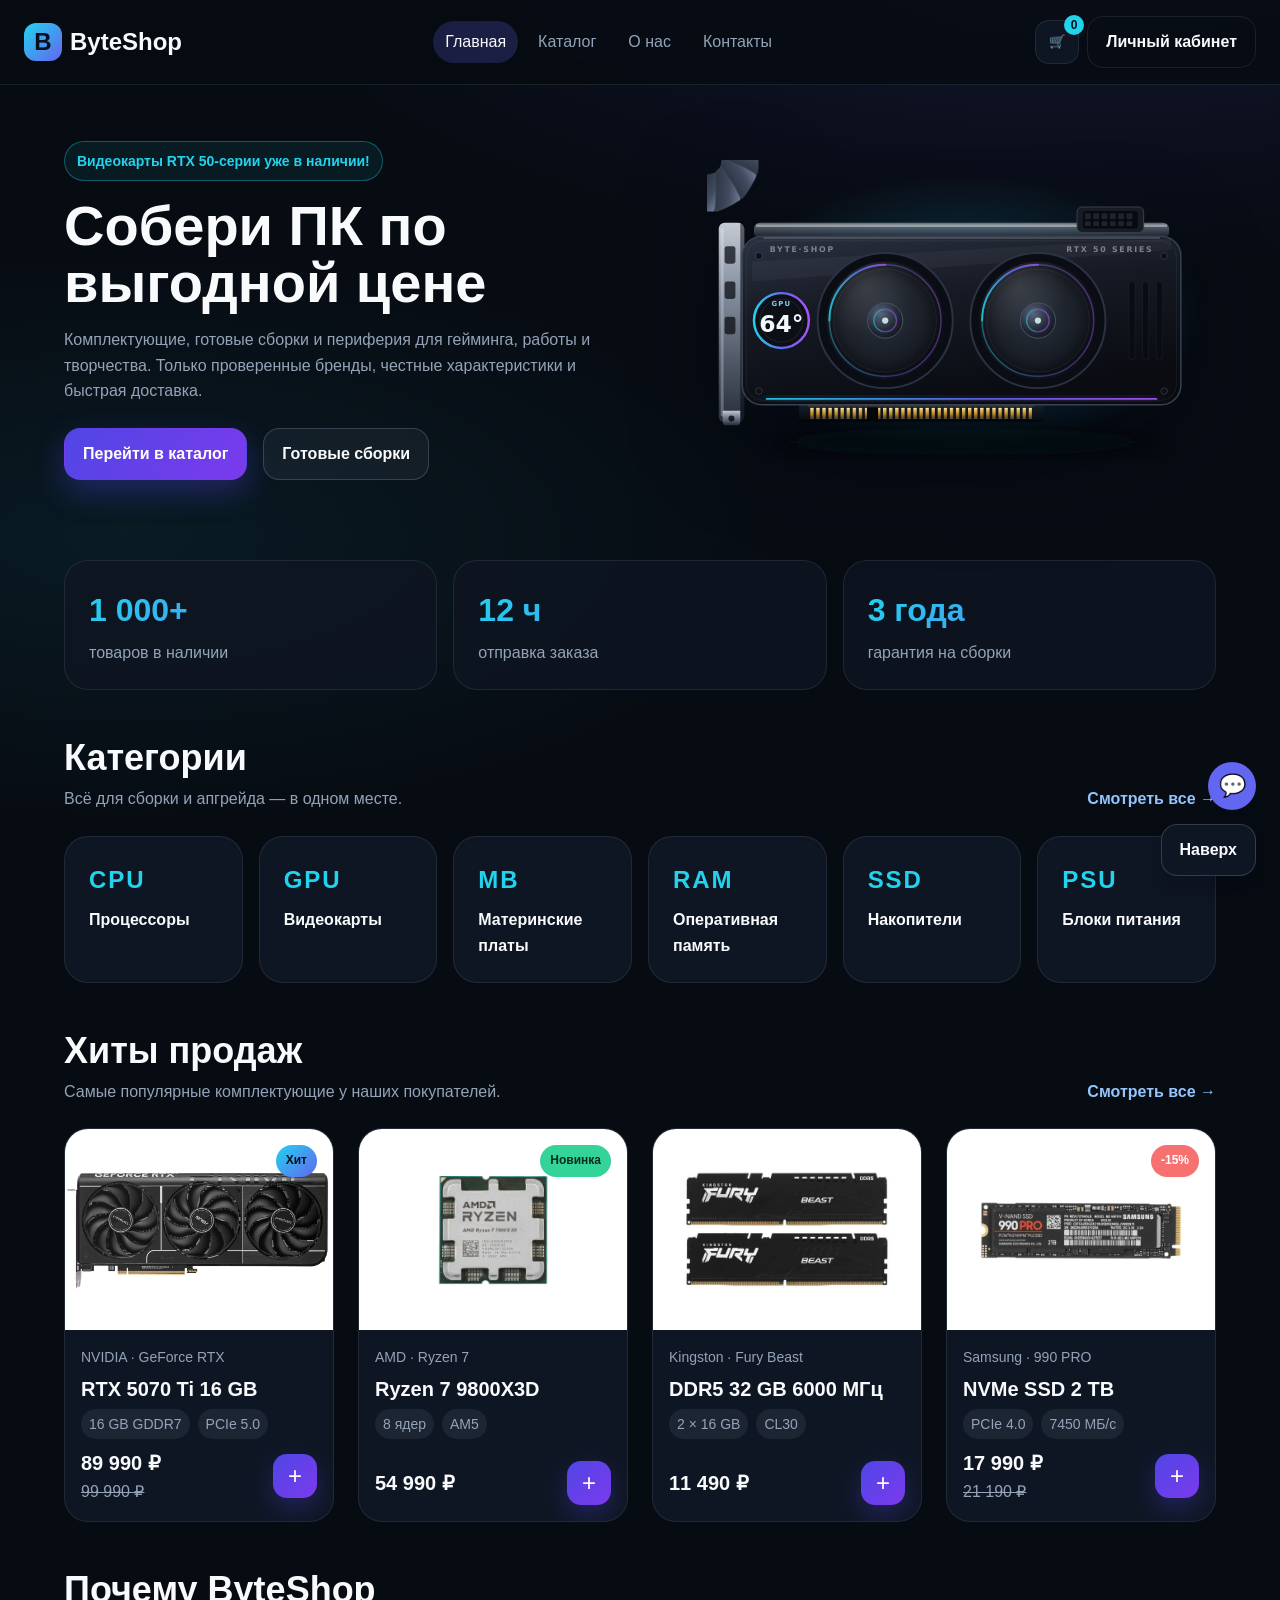
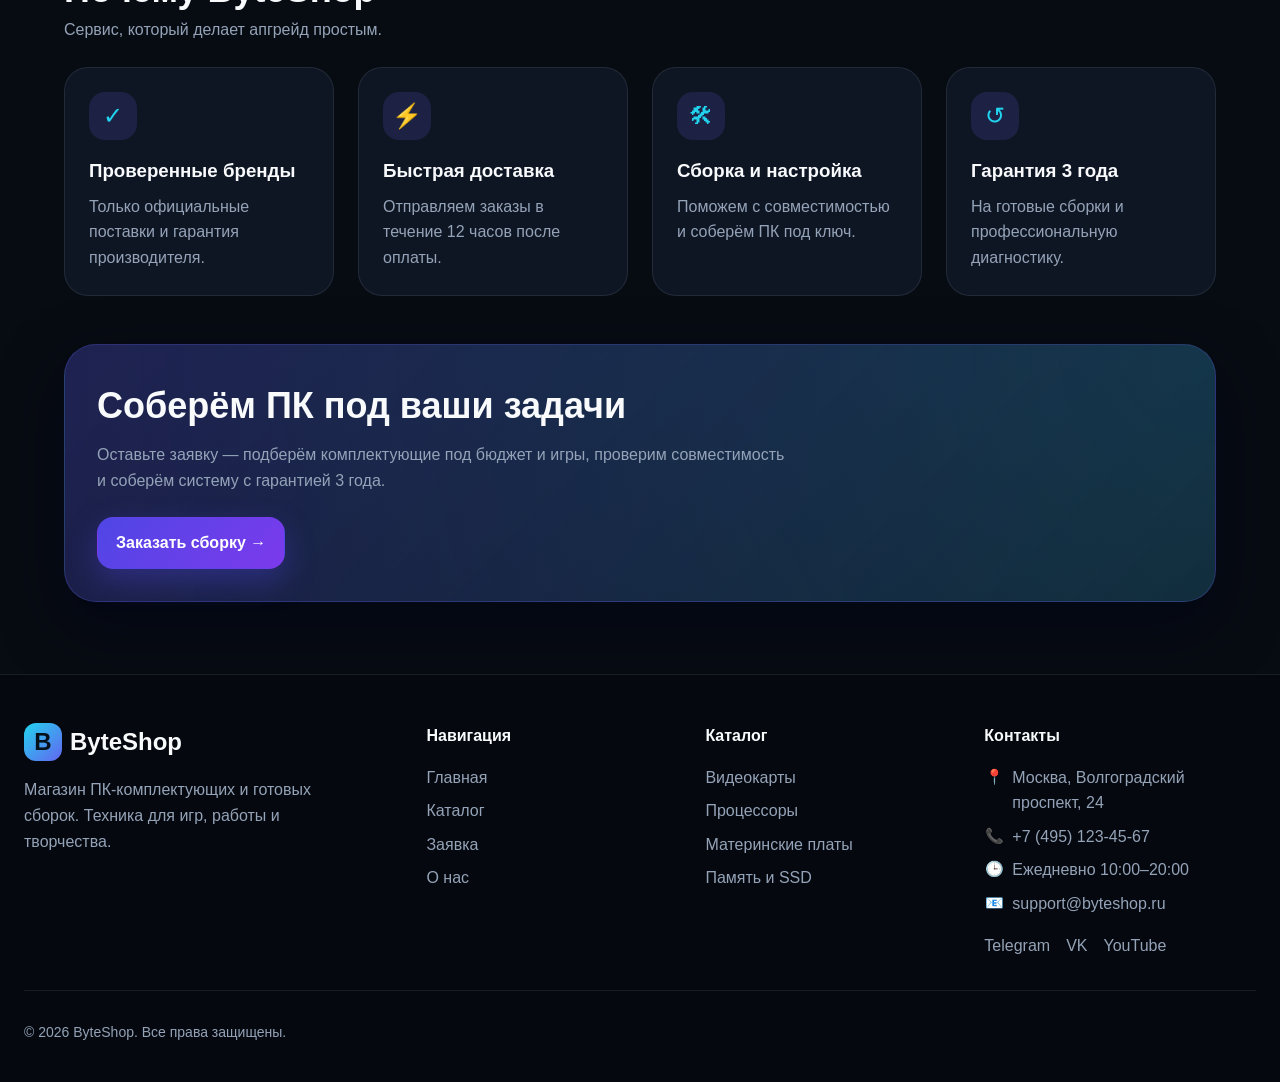
==== commit 71bb2ef5: "Update" ====
--- a/index.html
+++ b/index.html
@@ -28,9 +28,6 @@
             <a class="site-nav__link" href="catalog.html">Каталог</a>
           </li>
           <li class="site-nav__item">
-            <a class="site-nav__link" href="order.html">Заявка</a>
-          </li>
-          <li class="site-nav__item">
             <a class="site-nav__link" href="about.html">О нас</a>
           </li>
           <li class="site-nav__item">
@@ -44,7 +41,7 @@
           <span class="icon-button__icon" aria-hidden="true">🛒</span>
           <span class="site-header__cart-count" data-cart-count>0</span>
         </button>
-        <a class="button button--ghost" href="order.html">Войти</a>
+        <a class="button button--ghost" href="account.html">Личный кабинет</a>
       </div>
     </div>
   </header>
@@ -401,7 +398,7 @@
       <div class="products-grid">
         <article class="product-card">
           <span class="product-card__badge product-card__badge--hit">Хит</span>
-          <a class="product-card__media" href="product.html">
+          <a class="product-card__media" href="product.html?id=4">
             <img
               class="product-card__image"
               src="img/5070ti.jpg"
@@ -414,7 +411,7 @@
           <div class="product-card__body">
             <p class="product-card__brand">NVIDIA · GeForce RTX</p>
             <h3 class="product-card__title">
-              <a href="product.html">RTX 5070 Ti 16 GB</a>
+              <a href="product.html?id=4">RTX 5070 Ti 16 GB</a>
             </h3>
             <ul class="product-card__specs">
               <li>16 GB GDDR7</li>
@@ -439,7 +436,7 @@
 
         <article class="product-card">
           <span class="product-card__badge product-card__badge--new">Новинка</span>
-          <a class="product-card__media" href="product.html">
+          <a class="product-card__media" href="product.html?id=1">
             <img
               class="product-card__image"
               src="img/7_9800.jpg"
@@ -452,7 +449,7 @@
           <div class="product-card__body">
             <p class="product-card__brand">AMD · Ryzen 7</p>
             <h3 class="product-card__title">
-              <a href="product.html">Ryzen 7 9800X3D</a>
+              <a href="product.html?id=1">Ryzen 7 9800X3D</a>
             </h3>
             <ul class="product-card__specs">
               <li>8 ядер</li>
@@ -475,7 +472,7 @@
         </article>
 
         <article class="product-card">
-          <a class="product-card__media" href="product.html">
+          <a class="product-card__media" href="product.html?id=9">
             <img
               class="product-card__image"
               src="img/kingstom.jpg"
@@ -488,7 +485,7 @@
           <div class="product-card__body">
             <p class="product-card__brand">Kingston · Fury Beast</p>
             <h3 class="product-card__title">
-              <a href="product.html">DDR5 32 GB 6000 МГц</a>
+              <a href="product.html?id=9">DDR5 32 GB 6000 МГц</a>
             </h3>
             <ul class="product-card__specs">
               <li>2 × 16 GB</li>
@@ -512,7 +509,7 @@
 
         <article class="product-card">
           <span class="product-card__badge product-card__badge--discount">-15%</span>
-          <a class="product-card__media" href="product.html">
+          <a class="product-card__media" href="product.html?id=11">
             <img
               class="product-card__image"
               src="img/samsungssd.jpg"
@@ -525,7 +522,7 @@
           <div class="product-card__body">
             <p class="product-card__brand">Samsung · 990 PRO</p>
             <h3 class="product-card__title">
-              <a href="product.html">NVMe SSD 2 TB</a>
+              <a href="product.html?id=11">NVMe SSD 2 TB</a>
             </h3>
             <ul class="product-card__specs">
               <li>PCIe 4.0</li>
@@ -611,11 +608,6 @@
           Магазин ПК-комплектующих и готовых сборок.
           Техника для игр, работы и творчества.
         </p>
-        <div class="site-footer__social">
-          <a href="#" aria-label="Telegram">Telegram</a>
-          <a href="#" aria-label="VK">VK</a>
-          <a href="#" aria-label="YouTube">YouTube</a>
-        </div>
       </div>
 
       <nav class="site-footer__column" aria-label="Навигация">
@@ -625,7 +617,6 @@
           <li><a href="catalog.html">Каталог</a></li>
           <li><a href="order.html">Заявка</a></li>
           <li><a href="about.html">О нас</a></li>
-          <li><a href="contacts.html">Контакты</a></li>
         </ul>
       </nav>
 
@@ -642,11 +633,29 @@
       <div class="site-footer__column">
         <p class="site-footer__title">Контакты</p>
         <address class="site-footer__contacts">
-          <p>Москва, Волгоградский проспект, 24</p>
-          <p><a href="tel:+74951234567">+7 (495) 123-45-67</a></p>
-          <p>Ежедневно 10:00–20:00</p>
-          <p><a href="mailto:support@byteshop.ru">support@byteshop.ru</a></p>
+          <p class="site-footer__contact">
+            <span class="site-footer__icon" aria-hidden="true">📍</span>
+            <span>Москва, Волгоградский проспект, 24</span>
+          </p>
+          <p class="site-footer__contact">
+            <span class="site-footer__icon" aria-hidden="true">📞</span>
+            <a href="tel:+74951234567">+7 (495) 123-45-67</a>
+          </p>
+          <p class="site-footer__contact">
+            <span class="site-footer__icon" aria-hidden="true">🕒</span>
+            <span>Ежедневно 10:00–20:00</span>
+          </p>
+          <p class="site-footer__contact">
+            <span class="site-footer__icon" aria-hidden="true">📧</span>
+            <a href="mailto:support@byteshop.ru">support@byteshop.ru</a>
+          </p>
         </address>
+
+        <div class="site-footer__social">
+          <a href="#" aria-label="Telegram">Telegram</a>
+          <a href="#" aria-label="VK">VK</a>
+          <a href="#" aria-label="YouTube">YouTube</a>
+        </div>
       </div>
     </div>
 
@@ -655,9 +664,11 @@
     </div>
   </footer>
 
-  <a class="to-top" href="#top" aria-label="Наверх">
-    <span class="to-top__icon" aria-hidden="true">↑</span>
+  <a class="chat-button" href="order.html" aria-label="Чат с менеджером — перейти к оформлению заявки">
+    <span class="chat-button__icon" aria-hidden="true">💬</span>
   </a>
+
+  <a class="button button--secondary to-top" href="#top">Наверх</a>
 
   <!-- Модальное окно -->
   <dialog class="order-dialog" id="order-dialog" aria-labelledby="order-dialog-title">
--- a/css/style.css
+++ b/css/style.css
@@ -189,6 +189,12 @@
   background: rgba(148, 163, 184, 0.12);
 }
 
+.button:disabled {
+  opacity: 0.55;
+  cursor: not-allowed;
+  transform: none;
+}
+
 /* ===============================
 Шапка
 =============================== */
@@ -984,6 +990,11 @@
   font-weight: 700;
 }
 
+/* Товара нет в наличии */
+.product-page__availability--out {
+  color: var(--color-danger);
+}
+
 .product-page__text {
   margin: 0 0 var(--space-lg);
   max-width: 640px;
@@ -1262,6 +1273,151 @@
   gap: var(--space-md);
 }
 
+/* История магазина: вертикальная лента */
+.timeline {
+  position: relative;
+  margin: 0;
+  padding: 0 0 0 28px;
+  list-style: none;
+}
+
+.timeline::before {
+  content: "";
+  position: absolute;
+  left: 7px;
+  top: 8px;
+  bottom: 8px;
+  width: 2px;
+  background: var(--color-border);
+}
+
+.timeline__item {
+  position: relative;
+  padding-bottom: var(--space-lg);
+}
+
+.timeline__item:last-child {
+  padding-bottom: 0;
+}
+
+.timeline__item::before {
+  content: "";
+  position: absolute;
+  left: -25px;
+  top: 8px;
+  width: 10px;
+  height: 10px;
+  border-radius: 50%;
+  background: var(--color-primary);
+  box-shadow: 0 0 0 4px rgba(99, 102, 241, 0.18);
+}
+
+.timeline__year {
+  display: block;
+  color: var(--color-accent);
+  font-weight: 800;
+}
+
+.timeline__text {
+  margin: 0;
+  color: var(--color-muted);
+}
+
+/* Команда */
+.team-grid {
+  display: grid;
+  grid-template-columns: 1fr;
+  gap: var(--space-md);
+}
+
+.team-card {
+  padding: var(--space-lg);
+  border: 1px solid var(--color-border);
+  border-radius: var(--radius-lg);
+  background: var(--color-surface);
+}
+
+.team-card__avatar {
+  display: inline-flex;
+  align-items: center;
+  justify-content: center;
+  width: 56px;
+  height: 56px;
+  margin-bottom: var(--space-md);
+  border-radius: 50%;
+  background: var(--gradient-primary);
+  color: var(--color-on-primary);
+  font-size: 18px;
+  font-weight: 700;
+}
+
+.team-card__name {
+  margin: 0 0 var(--space-xs);
+  font-size: 17px;
+}
+
+.team-card__role {
+  margin: 0 0 var(--space-sm);
+  color: var(--color-accent);
+  font-size: 14px;
+}
+
+.team-card__text {
+  margin: 0;
+  color: var(--color-muted);
+  font-size: 14px;
+}
+
+/* Частые вопросы */
+.faq {
+  display: grid;
+  gap: var(--space-sm);
+  max-width: 760px;
+}
+
+.faq__item {
+  padding: var(--space-md);
+  border: 1px solid var(--color-border);
+  border-radius: var(--radius-md);
+  background: var(--color-surface);
+}
+
+.faq__question {
+  display: flex;
+  align-items: center;
+  justify-content: space-between;
+  gap: var(--space-md);
+  font-weight: 600;
+  cursor: pointer;
+  list-style: none;
+}
+
+.faq__question::-webkit-details-marker {
+  display: none;
+}
+
+.faq__question::after {
+  content: "+";
+  flex-shrink: 0;
+  color: var(--color-accent);
+  font-size: 20px;
+  font-weight: 700;
+  line-height: 1;
+}
+
+.faq__item[open] .faq__question::after {
+  content: "−";
+}
+
+.faq__question:hover {
+  color: var(--color-accent);
+}
+
+.faq__answer {
+  margin: var(--space-sm) 0 0;
+  color: var(--color-muted);
+}
+
 /* ===============================
 Подвал
 =============================== */
@@ -1302,6 +1458,11 @@
   gap: var(--space-md);
 }
 
+/* Соцссылки стоят в блоке «Контакты» под адресом */
+.site-footer__column .site-footer__social {
+  margin-top: var(--space-md);
+}
+
 .site-footer__social a {
   color: var(--color-muted);
   text-decoration: none;
@@ -1341,6 +1502,21 @@
   margin: 0 0 var(--space-sm);
   color: var(--color-muted);
   overflow-wrap: break-word;
+}
+
+/* Строка контакта: иконка + значение */
+.site-footer__contact {
+  display: flex;
+  align-items: flex-start;
+  gap: var(--space-sm);
+}
+
+.site-footer__icon {
+  flex-shrink: 0;
+  width: 20px;
+  font-size: 15px;
+  line-height: 1.6;
+  text-align: center;
 }
 
 .site-footer__bottom {
@@ -1356,56 +1532,198 @@
 }
 
 /* ===============================
+Личный кабинет
+=============================== */
+.account-layout {
+  display: grid;
+  grid-template-columns: 1fr;
+  gap: var(--space-lg);
+  margin-bottom: var(--space-2xl);
+}
+
+.account-card {
+  padding: var(--space-lg);
+  border: 1px solid var(--color-border);
+  border-radius: var(--radius-lg);
+  background: var(--color-surface);
+}
+
+.account-profile {
+  display: flex;
+  align-items: center;
+  gap: var(--space-md);
+  margin-bottom: var(--space-lg);
+}
+
+.account-profile__avatar {
+  display: inline-flex;
+  align-items: center;
+  justify-content: center;
+  flex-shrink: 0;
+  width: 56px;
+  height: 56px;
+  border-radius: 50%;
+  background: var(--gradient-primary);
+  color: var(--color-on-primary);
+  font-size: 22px;
+  font-weight: 700;
+}
+
+.account-profile__info {
+  min-width: 0;
+}
+
+.account-profile__name {
+  margin: 0;
+  font-size: 20px;
+  font-weight: 700;
+}
+
+.account-profile__mail {
+  margin: var(--space-xs) 0 0;
+  color: var(--color-muted);
+  font-size: 14px;
+  overflow-wrap: anywhere;
+}
+
+.account-facts {
+  margin: 0 0 var(--space-lg);
+}
+
+.account-facts__row {
+  display: flex;
+  align-items: baseline;
+  justify-content: space-between;
+  gap: var(--space-md);
+  padding: var(--space-sm) 0;
+  border-bottom: 1px solid var(--color-border);
+  font-size: 14px;
+}
+
+.account-facts dt {
+  color: var(--color-muted);
+}
+
+.account-facts dd {
+  margin: 0;
+  font-weight: 600;
+  text-align: right;
+}
+
+.account-actions {
+  display: flex;
+  flex-wrap: wrap;
+  gap: var(--space-sm);
+}
+
+.account-card__title {
+  margin: 0 0 var(--space-md);
+  font-size: 20px;
+}
+
+.account-orders {
+  display: grid;
+  gap: var(--space-md);
+  margin: 0;
+  padding: 0;
+  list-style: none;
+}
+
+.account-order {
+  display: flex;
+  flex-wrap: wrap;
+  align-items: center;
+  justify-content: space-between;
+  gap: var(--space-sm);
+  padding: var(--space-md);
+  border: 1px solid var(--color-border);
+  border-radius: var(--radius-md);
+  background: var(--color-bg-soft);
+}
+
+.account-order__text {
+  min-width: 0;
+}
+
+.account-order__title {
+  margin: 0;
+  font-weight: 600;
+}
+
+.account-order__meta {
+  margin: var(--space-xs) 0 0;
+  color: var(--color-muted);
+  font-size: 13px;
+}
+
+.account-status {
+  padding: 2px 12px;
+  border-radius: 999px;
+  font-size: 13px;
+  font-weight: 600;
+  white-space: nowrap;
+}
+
+.account-status--work {
+  color: #bfdbfe;
+  background: rgba(96, 165, 250, 0.16);
+}
+
+.account-status--done {
+  color: #a7f3d0;
+  background: rgba(52, 211, 153, 0.16);
+}
+
+.account-note {
+  margin: var(--space-md) 0 0;
+  color: var(--color-muted);
+  font-size: 14px;
+}
+
+/* ===============================
 Служебные элементы
 =============================== */
-/* Кнопка «Наверх» в виде клавиши-кейкапа */
+/* Кнопка «Наверх»: обычная кнопка с подписью */
 .to-top {
   position: fixed;
   right: var(--space-lg);
   bottom: var(--space-lg);
   z-index: 20;
+  background: var(--color-surface);
+  box-shadow: var(--shadow-sm);
+}
+
+/* Кнопка чата: стоит над кнопкой «Наверх» и ведёт на страницу заявки */
+.chat-button {
+  position: fixed;
+  right: var(--space-lg);
+  /* 24px отступ снизу + высота кнопки «Наверх» + зазор */
+  bottom: calc(var(--space-lg) + 66px);
+  z-index: 21;
   display: inline-flex;
   align-items: center;
   justify-content: center;
   width: 48px;
   height: 48px;
-  padding: 0;
-  border: 1px solid var(--color-border-strong);
-  border-radius: 12px;
-  background: linear-gradient(180deg, #232d3f, #121a28);
-  color: #ffffff;
+  border-radius: 50%;
+  background: var(--color-primary);
+  color: var(--color-on-primary);
   text-decoration: none;
-  box-shadow:
-    0 4px 0 #05070c,
-    0 10px 20px rgba(2, 6, 23, 0.55),
-    inset 0 1px 0 rgba(255, 255, 255, 0.14);
-  transition: transform 0.12s ease, box-shadow 0.12s ease;
-}
-
-.to-top__icon {
-  font-size: 26px;
-  font-weight: 700;
+  transition: background-color 0.2s ease;
+}
+
+.chat-button:hover {
+  color: var(--color-on-primary);
+  background: var(--color-primary-soft);
+}
+
+.chat-button:active {
+  background: var(--color-primary-dark);
+}
+
+.chat-button__icon {
+  font-size: 22px;
   line-height: 1;
-  /* Утолщаем штрих глифа, чтобы стрелка читалась крупнее и чётче */
-  -webkit-text-stroke: 0.6px currentColor;
-  text-shadow: 0 1px 0 rgba(0, 0, 0, 0.35);
-}
-
-.to-top:hover {
-  color: #ffffff;
-  transform: translateY(-2px);
-  box-shadow:
-    0 6px 0 #05070c,
-    0 14px 24px rgba(2, 6, 23, 0.6),
-    inset 0 1px 0 rgba(255, 255, 255, 0.18);
-}
-
-.to-top:active {
-  transform: translateY(3px);
-  box-shadow:
-    0 1px 0 #05070c,
-    0 6px 12px rgba(2, 6, 23, 0.5),
-    inset 0 1px 0 rgba(255, 255, 255, 0.1);
 }
 
 .toast {
--- a/css/responsive.css
+++ b/css/responsive.css
@@ -13,6 +13,16 @@
 
   .site-header {
     padding: 12px 16px;
+  }
+
+  .site-header__logo {
+    font-size: 18px;
+  }
+
+  .site-header__logo-icon {
+    width: 30px;
+    height: 30px;
+    border-radius: 9px;
   }
 
   .site-header__inner {
@@ -47,6 +57,12 @@
     gap: 8px;
   }
 
+  .site-header__actions .button {
+    padding: 6px 10px;
+    font-size: 13px;
+    white-space: nowrap;
+  }
+
   .site-header__cart {
     padding: 6px 10px;
     font-size: 14px;
@@ -259,13 +275,20 @@
   .to-top {
     right: 16px;
     bottom: 16px;
+    padding: 10px 14px;
+    font-size: 14px;
+  }
+
+  /* Кнопка чата над «Наверх» */
+  .chat-button {
+    right: 16px;
+    bottom: 70px;
     width: 44px;
     height: 44px;
-    border-radius: 10px;
-  }
-
-  .to-top__icon {
-    font-size: 24px;
+  }
+
+  .chat-button__icon {
+    font-size: 20px;
   }
 
   /* Toast */
@@ -301,6 +324,10 @@
     grid-template-columns: repeat(2, 1fr);
   }
 
+  .team-grid {
+    grid-template-columns: repeat(2, 1fr);
+  }
+
   .stats {
     grid-template-columns: repeat(3, 1fr);
   }
@@ -342,6 +369,11 @@
     grid-template-columns: 1.5fr 1fr 1fr 1.1fr;
   }
 
+  .account-layout {
+    grid-template-columns: minmax(280px, 340px) 1fr;
+    align-items: start;
+  }
+
   .site-footer__bottom {
     flex-direction: row;
     justify-content: space-between;
@@ -356,6 +388,11 @@
     grid-template-columns: repeat(4, 1fr);
   }
 
+  /* В каталоге — три столбца */
+  .catalog .products-grid {
+    grid-template-columns: repeat(3, 1fr);
+  }
+
   .contacts-grid {
     grid-template-columns: repeat(4, 1fr);
   }
@@ -370,6 +407,10 @@
 
   .reviews-grid {
     grid-template-columns: repeat(3, 1fr);
+  }
+
+  .team-grid {
+    grid-template-columns: repeat(4, 1fr);
   }
 
   .hero__title {
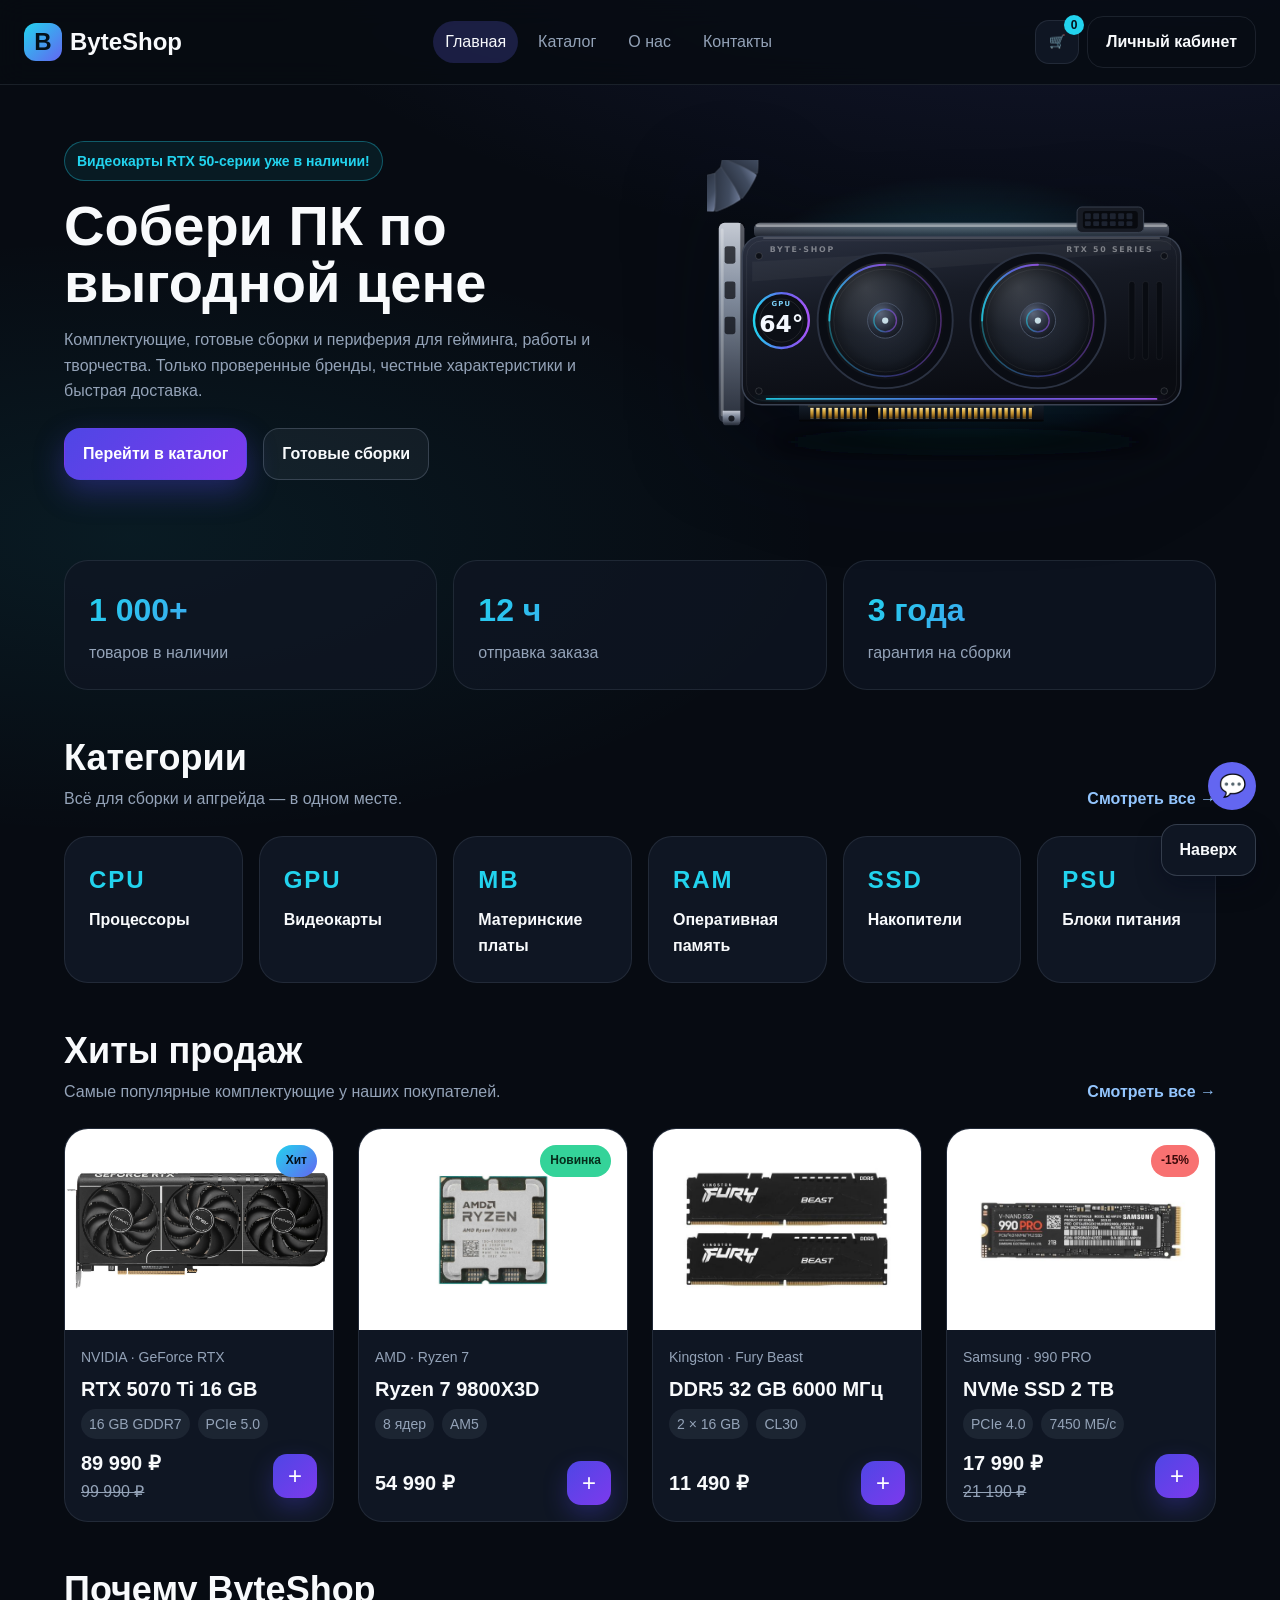
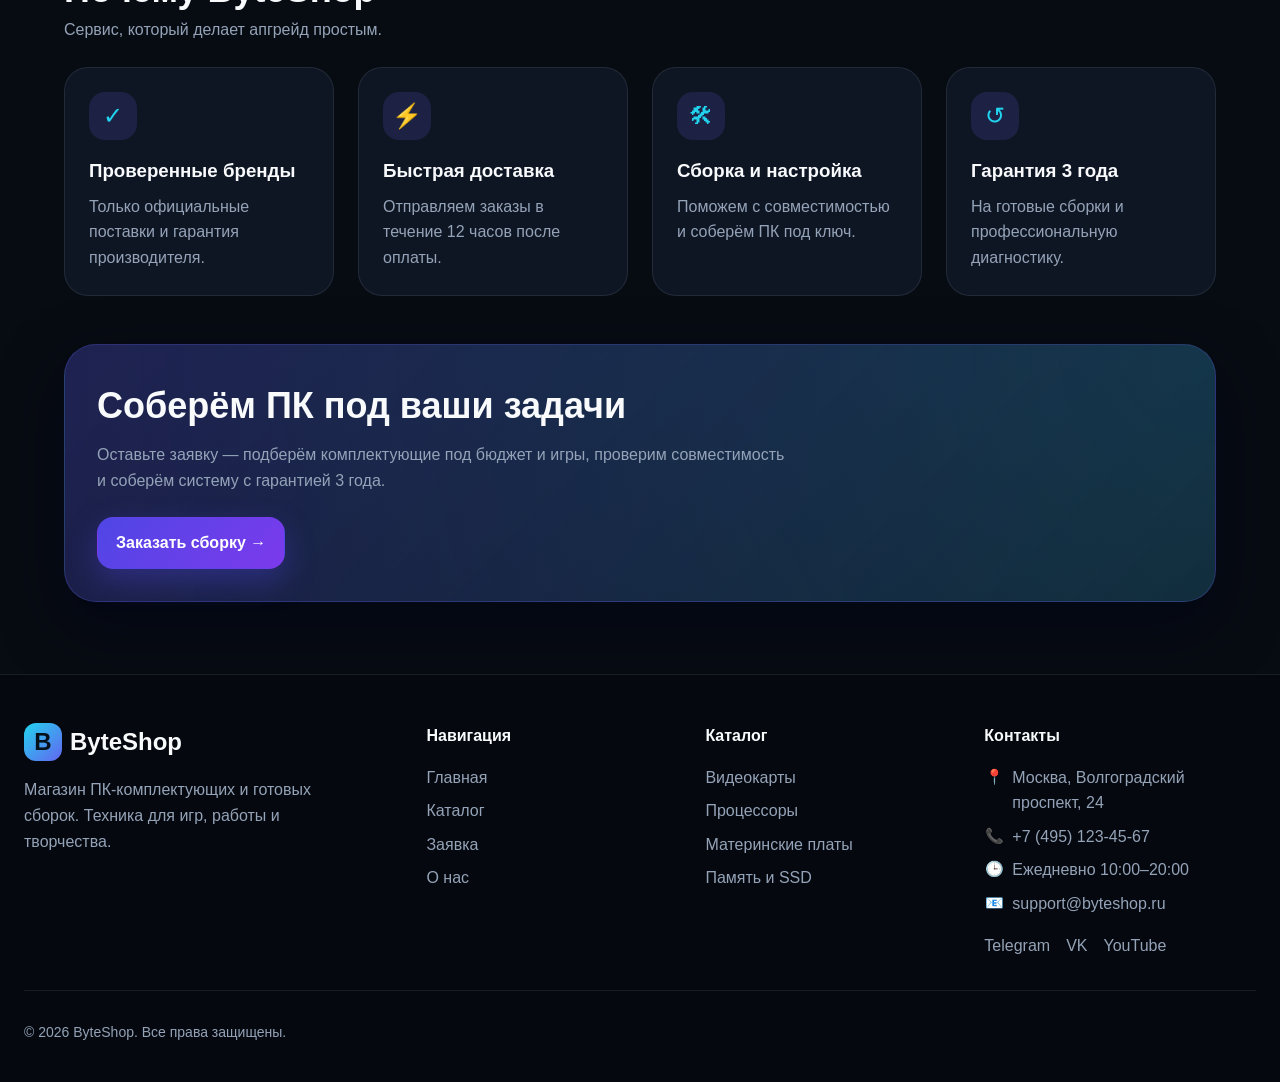
==== commit 7ad39e61: "Карточки товаров по id, каталог, доступность и доработки страниц - карточка товара собирается скрипт" ====
--- a/index.html
+++ b/index.html
@@ -37,9 +37,9 @@
       </nav>
 
       <div class="site-header__actions">
-        <button class="icon-button site-header__cart" type="button" aria-label="Корзина">
+        <button class="icon-button site-header__cart" type="button" aria-label="Корзина, товаров: 0">
           <span class="icon-button__icon" aria-hidden="true">🛒</span>
-          <span class="site-header__cart-count" data-cart-count>0</span>
+          <span class="site-header__cart-count" data-cart-count aria-hidden="true">0</span>
         </button>
         <a class="button button--ghost" href="account.html">Личный кабинет</a>
       </div>
@@ -63,8 +63,8 @@
       </div>
 
       <div class="hero__showcase">
-        <figure class="gpu-figure" role="img" aria-label="Стилизованная видеокарта с двумя вращающимися кулерами и золотыми контактами PCIe">
-          <svg class="gpu-figure__svg" viewBox="0 0 520 306" xmlns="http://www.w3.org/2000/svg" focusable="false" aria-hidden="true">
+        <figure class="gpu-figure">
+          <svg class="gpu-figure__svg" viewBox="0 0 520 306" xmlns="http://www.w3.org/2000/svg" role="img" aria-label="Видеокарта серии RTX 50 с двумя вентиляторами" focusable="false">
             <defs>
               <linearGradient id="gpuBody" x1="0" y1="0" x2="0.35" y2="1">
                 <stop offset="0" stop-color="#2b3141"/>
@@ -419,8 +419,8 @@
             </ul>
             <div class="product-card__footer">
               <div class="product-card__price">
-                <span class="product-card__current">89 990 ₽</span>
-                <span class="product-card__old">99 990 ₽</span>
+                <span class="product-card__current"><span class="visually-hidden">Цена: </span>89 990 ₽</span>
+                <span class="product-card__old"><span class="visually-hidden">Старая цена: </span>99 990 ₽</span>
               </div>
               <button
                 class="product-card__cart"
@@ -457,7 +457,7 @@
             </ul>
             <div class="product-card__footer">
               <div class="product-card__price">
-                <span class="product-card__current">54 990 ₽</span>
+                <span class="product-card__current"><span class="visually-hidden">Цена: </span>54 990 ₽</span>
               </div>
               <button
                 class="product-card__cart"
@@ -493,13 +493,13 @@
             </ul>
             <div class="product-card__footer">
               <div class="product-card__price">
-                <span class="product-card__current">11 490 ₽</span>
+                <span class="product-card__current"><span class="visually-hidden">Цена: </span>11 490 ₽</span>
               </div>
               <button
                 class="product-card__cart"
                 type="button"
-                data-product="Kingston Fury Beast DDR5 32 GB"
-                aria-label="Добавить Kingston Fury Beast DDR5 32 GB в корзину"
+                data-product="DDR5 32 GB 6000 МГц"
+                aria-label="Добавить DDR5 32 GB 6000 МГц в корзину"
               >
                 +
               </button>
@@ -508,7 +508,7 @@
         </article>
 
         <article class="product-card">
-          <span class="product-card__badge product-card__badge--discount">-15%</span>
+          <span class="product-card__badge product-card__badge--discount"><span class="visually-hidden">Скидка </span>-15%</span>
           <a class="product-card__media" href="product.html?id=11">
             <img
               class="product-card__image"
@@ -530,14 +530,14 @@
             </ul>
             <div class="product-card__footer">
               <div class="product-card__price">
-                <span class="product-card__current">17 990 ₽</span>
-                <span class="product-card__old">21 190 ₽</span>
+                <span class="product-card__current"><span class="visually-hidden">Цена: </span>17 990 ₽</span>
+                <span class="product-card__old"><span class="visually-hidden">Старая цена: </span>21 190 ₽</span>
               </div>
               <button
                 class="product-card__cart"
                 type="button"
-                data-product="Samsung 990 PRO 2 TB"
-                aria-label="Добавить Samsung 990 PRO 2 TB в корзину"
+                data-product="NVMe SSD 2 TB"
+                aria-label="Добавить NVMe SSD 2 TB в корзину"
               >
                 +
               </button>
@@ -664,7 +664,7 @@
     </div>
   </footer>
 
-  <a class="chat-button" href="order.html" aria-label="Чат с менеджером — перейти к оформлению заявки">
+  <a class="chat-button" href="order.html" aria-label="Оставить заявку">
     <span class="chat-button__icon" aria-hidden="true">💬</span>
   </a>
 
@@ -673,7 +673,7 @@
   <!-- Модальное окно -->
   <dialog class="order-dialog" id="order-dialog" aria-labelledby="order-dialog-title">
     <button class="order-dialog__close" id="close-order-dialog" type="button" aria-label="Закрыть окно">
-      ×
+      <span aria-hidden="true">×</span>
     </button>
     <h2 class="order-dialog__title" id="order-dialog-title">Оставить заявку</h2>
 
--- a/css/style.css
+++ b/css/style.css
@@ -20,6 +20,7 @@
   --color-success: #34d399;
   --color-warning: #fbbf24;
   --color-danger: #f87171;
+  --color-on-danger: #3b0a0a;
 
   /* Градиенты */
   --gradient-primary: linear-gradient(135deg, #4f46e5, #7c3aed);
@@ -770,6 +771,7 @@
 
 .product-card__badge--discount {
   background: var(--color-danger);
+  color: var(--color-on-danger);
 }
 
 .product-card__badge--hit {
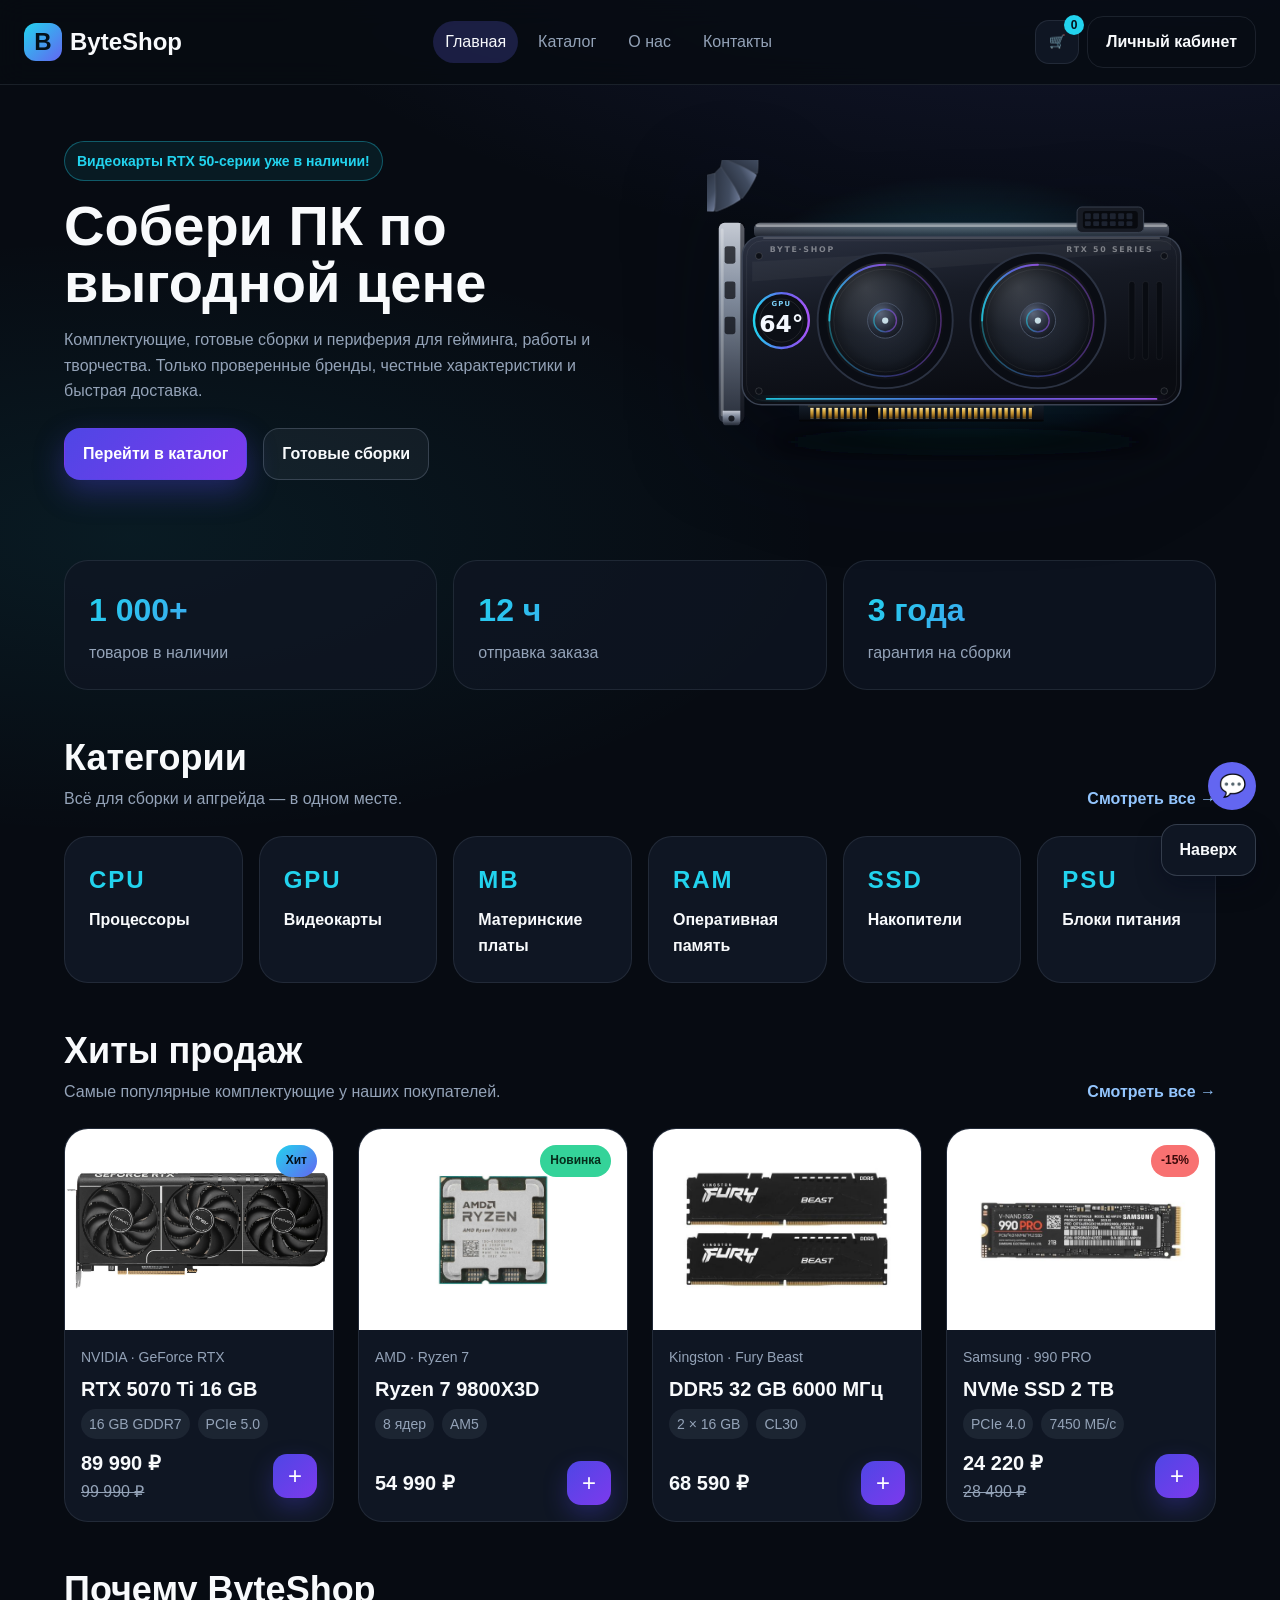
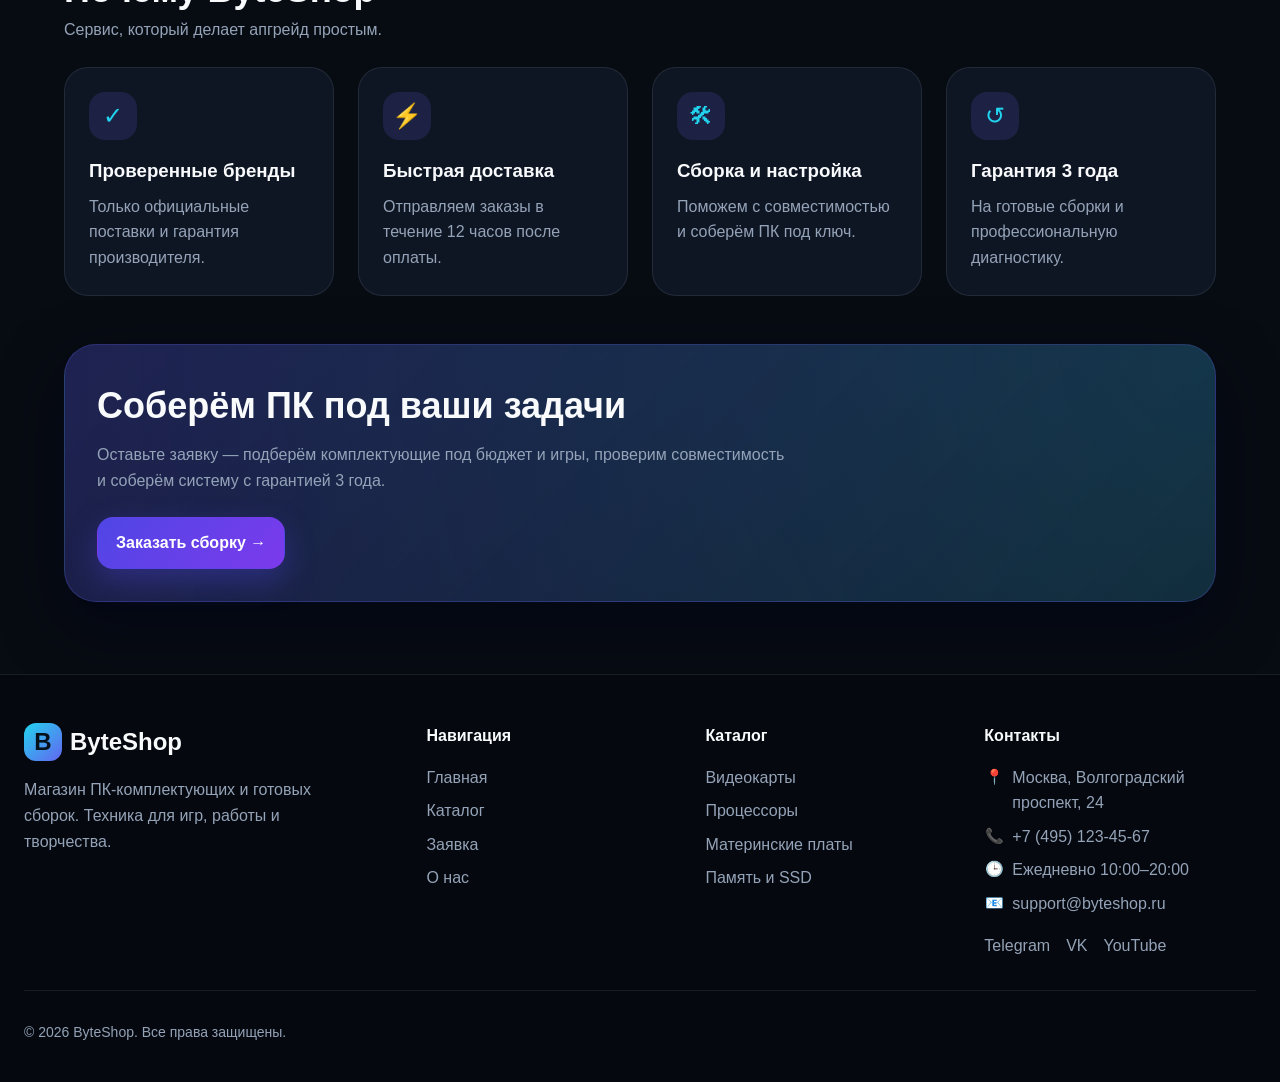
==== commit e4e5197c: "Цены: скидка считается от начальной стоимости и округляется до 10 ₽ - data.js: price приравнен к old" ====
--- a/index.html
+++ b/index.html
@@ -402,6 +402,8 @@
             <img
               class="product-card__image"
               src="img/5070ti.jpg"
+              srcset="img/5070ti.jpg 640w"
+              sizes="(max-width: 639px) 50vw, (max-width: 1023px) 33vw, 25vw"
               alt="Видеокарта RTX 5070 Ti 16 GB"
               width="640"
               height="480"
@@ -419,8 +421,8 @@
             </ul>
             <div class="product-card__footer">
               <div class="product-card__price">
-                <span class="product-card__current"><span class="visually-hidden">Цена: </span>89 990 ₽</span>
-                <span class="product-card__old"><span class="visually-hidden">Старая цена: </span>99 990 ₽</span>
+                <span class="product-card__current"><span class="visually-hidden">Цена: </span>89 990 ₽</span>
+                <span class="product-card__old"><span class="visually-hidden">Старая цена: </span>99 990 ₽</span>
               </div>
               <button
                 class="product-card__cart"
@@ -440,6 +442,8 @@
             <img
               class="product-card__image"
               src="img/7_9800.jpg"
+              srcset="img/7_9800.jpg 640w"
+              sizes="(max-width: 639px) 50vw, (max-width: 1023px) 33vw, 25vw"
               alt="Процессор Ryzen 7 9800X3D"
               width="640"
               height="480"
@@ -457,7 +461,7 @@
             </ul>
             <div class="product-card__footer">
               <div class="product-card__price">
-                <span class="product-card__current"><span class="visually-hidden">Цена: </span>54 990 ₽</span>
+                <span class="product-card__current"><span class="visually-hidden">Цена: </span>54 990 ₽</span>
               </div>
               <button
                 class="product-card__cart"
@@ -476,6 +480,8 @@
             <img
               class="product-card__image"
               src="img/kingstom.jpg"
+              srcset="img/kingstom.jpg 640w"
+              sizes="(max-width: 639px) 50vw, (max-width: 1023px) 33vw, 25vw"
               alt="Оперативная память Kingston Fury Beast DDR5 32 GB"
               width="640"
               height="480"
@@ -493,7 +499,7 @@
             </ul>
             <div class="product-card__footer">
               <div class="product-card__price">
-                <span class="product-card__current"><span class="visually-hidden">Цена: </span>11 490 ₽</span>
+                <span class="product-card__current"><span class="visually-hidden">Цена: </span>68 590 ₽</span>
               </div>
               <button
                 class="product-card__cart"
@@ -513,6 +519,8 @@
             <img
               class="product-card__image"
               src="img/samsungssd.jpg"
+              srcset="img/samsungssd.jpg 640w"
+              sizes="(max-width: 639px) 50vw, (max-width: 1023px) 33vw, 25vw"
               alt="SSD Samsung 990 PRO 2 TB"
               width="640"
               height="480"
@@ -530,8 +538,8 @@
             </ul>
             <div class="product-card__footer">
               <div class="product-card__price">
-                <span class="product-card__current"><span class="visually-hidden">Цена: </span>17 990 ₽</span>
-                <span class="product-card__old"><span class="visually-hidden">Старая цена: </span>21 190 ₽</span>
+                <span class="product-card__current"><span class="visually-hidden">Цена: </span>24 220 ₽</span>
+                <span class="product-card__old"><span class="visually-hidden">Старая цена: </span>28 490 ₽</span>
               </div>
               <button
                 class="product-card__cart"
--- a/css/responsive.css
+++ b/css/responsive.css
@@ -7,10 +7,6 @@
 Маленькие экраны (до 639px)
 =============================== */
 @media (max-width: 639px) {
-  body {
-    padding-top: 64px;
-  }
-
   .site-header {
     padding: 12px 16px;
   }
@@ -168,11 +164,6 @@
     display: none;
   }
 
-  .catalog-toolbar {
-    flex-direction: column;
-    align-items: stretch;
-  }
-
   .catalog-toolbar__input,
   .catalog-toolbar__select {
     width: 100%;
@@ -297,6 +288,7 @@
     right: 16px;
     bottom: 16px;
     max-width: none;
+    transform: none;
   }
 }
 
@@ -330,6 +322,10 @@
 
   .stats {
     grid-template-columns: repeat(3, 1fr);
+  }
+
+  .catalog-toolbar {
+    grid-template-columns: 1fr 1fr;
   }
 
   .order-form__actions {
@@ -377,6 +373,16 @@
   .site-footer__bottom {
     flex-direction: row;
     justify-content: space-between;
+  }
+}
+
+/* ===============================
+Форма заявки в две колонки (900px и выше)
+=============================== */
+@media (min-width: 900px) {
+  .order-layout {
+    grid-template-columns: 1.4fr 1fr;
+    align-items: start;
   }
 }
 
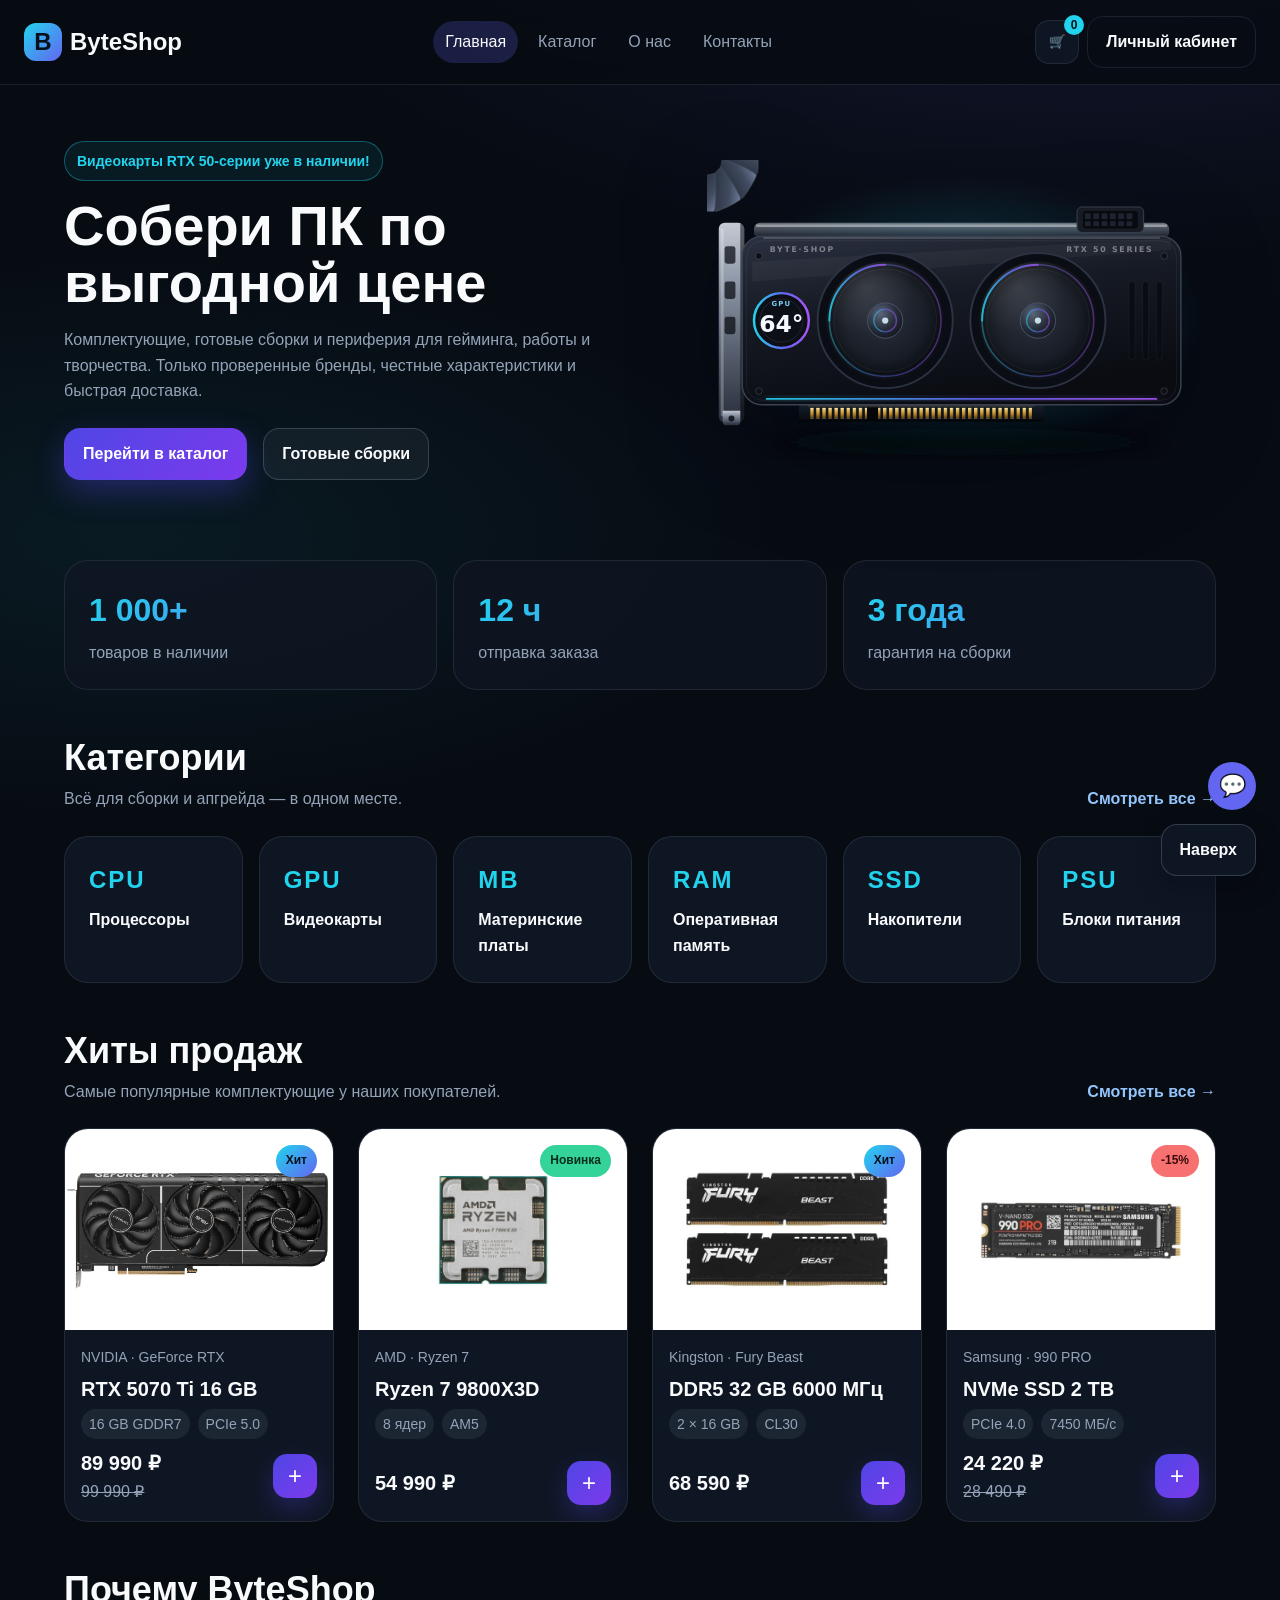
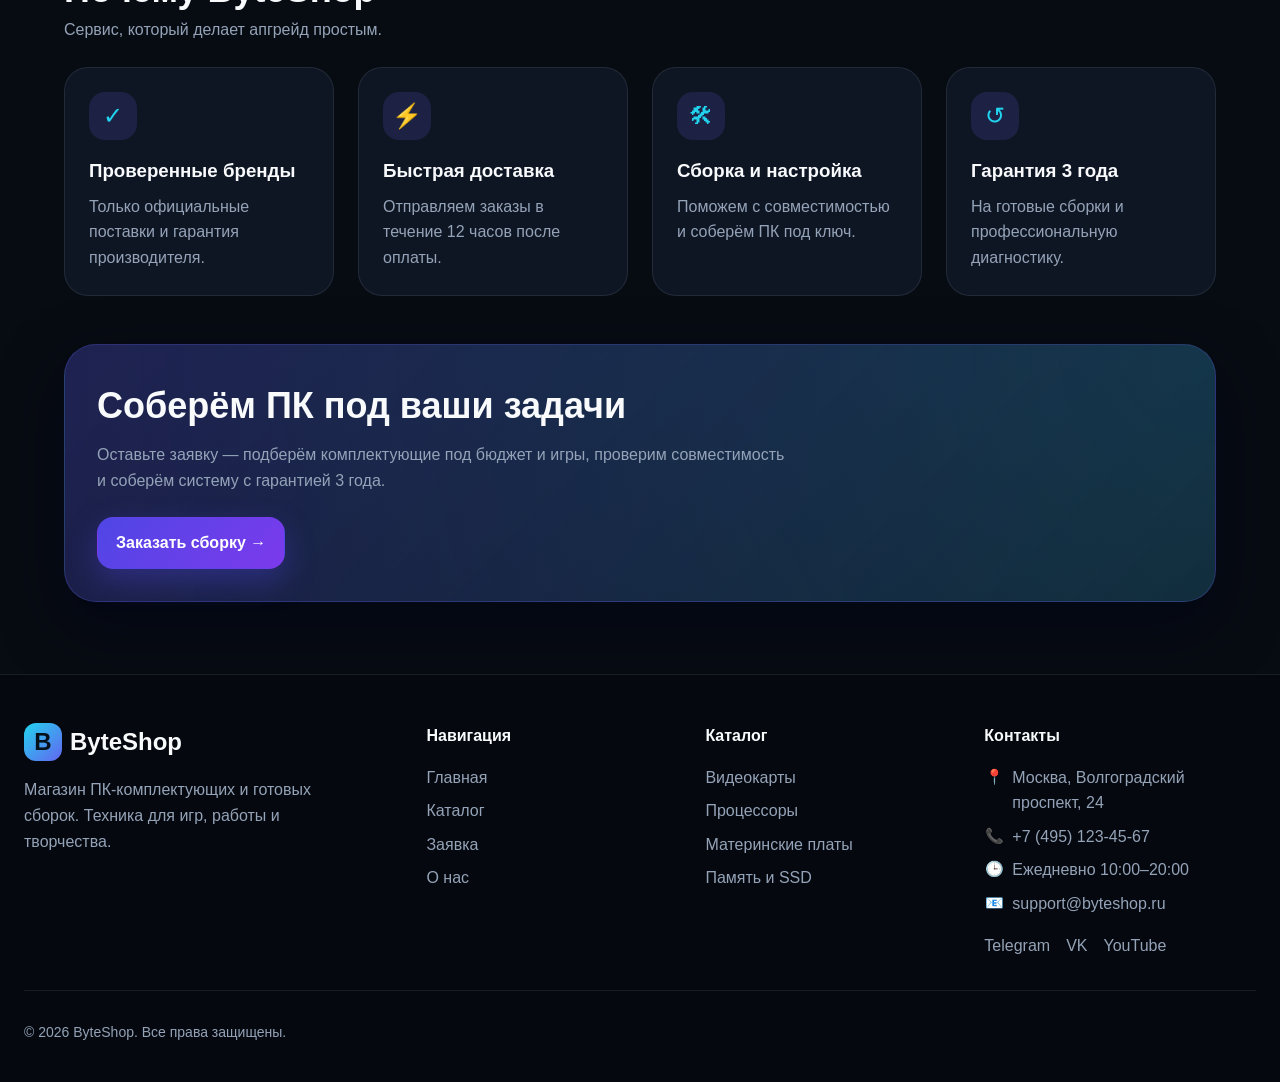
==== commit dae74dbb: "Alt для карточек из data.js, анимация цифр и мобильный футер - data.js: у всех 14 товаров появилось " ====
--- a/index.html
+++ b/index.html
@@ -329,15 +329,15 @@
     <!-- Статистика -->
     <section class="stats" aria-label="Показатели магазина">
       <div class="stats__item">
-        <p class="stats__value">1 000+</p>
+        <p class="stats__value" data-count-to="1000" data-count-suffix="+">1 000+</p>
         <p class="stats__label">товаров в наличии</p>
       </div>
       <div class="stats__item">
-        <p class="stats__value">12 ч</p>
+        <p class="stats__value" data-count-to="12" data-count-suffix=" ч">12 ч</p>
         <p class="stats__label">отправка заказа</p>
       </div>
       <div class="stats__item">
-        <p class="stats__value">3 года</p>
+        <p class="stats__value" data-count-to="3" data-count-suffix=" года">3 года</p>
         <p class="stats__label">гарантия на сборки</p>
       </div>
     </section>
@@ -395,163 +395,8 @@
         <a class="section__link" href="catalog.html">Смотреть все →</a>
       </div>
 
-      <div class="products-grid">
-        <article class="product-card">
-          <span class="product-card__badge product-card__badge--hit">Хит</span>
-          <a class="product-card__media" href="product.html?id=4">
-            <img
-              class="product-card__image"
-              src="img/5070ti.jpg"
-              srcset="img/5070ti.jpg 640w"
-              sizes="(max-width: 639px) 50vw, (max-width: 1023px) 33vw, 25vw"
-              alt="Видеокарта RTX 5070 Ti 16 GB"
-              width="640"
-              height="480"
-              loading="lazy"
-            >
-          </a>
-          <div class="product-card__body">
-            <p class="product-card__brand">NVIDIA · GeForce RTX</p>
-            <h3 class="product-card__title">
-              <a href="product.html?id=4">RTX 5070 Ti 16 GB</a>
-            </h3>
-            <ul class="product-card__specs">
-              <li>16 GB GDDR7</li>
-              <li>PCIe 5.0</li>
-            </ul>
-            <div class="product-card__footer">
-              <div class="product-card__price">
-                <span class="product-card__current"><span class="visually-hidden">Цена: </span>89 990 ₽</span>
-                <span class="product-card__old"><span class="visually-hidden">Старая цена: </span>99 990 ₽</span>
-              </div>
-              <button
-                class="product-card__cart"
-                type="button"
-                data-product="RTX 5070 Ti 16 GB"
-                aria-label="Добавить RTX 5070 Ti 16 GB в корзину"
-              >
-                +
-              </button>
-            </div>
-          </div>
-        </article>
-
-        <article class="product-card">
-          <span class="product-card__badge product-card__badge--new">Новинка</span>
-          <a class="product-card__media" href="product.html?id=1">
-            <img
-              class="product-card__image"
-              src="img/7_9800.jpg"
-              srcset="img/7_9800.jpg 640w"
-              sizes="(max-width: 639px) 50vw, (max-width: 1023px) 33vw, 25vw"
-              alt="Процессор Ryzen 7 9800X3D"
-              width="640"
-              height="480"
-              loading="lazy"
-            >
-          </a>
-          <div class="product-card__body">
-            <p class="product-card__brand">AMD · Ryzen 7</p>
-            <h3 class="product-card__title">
-              <a href="product.html?id=1">Ryzen 7 9800X3D</a>
-            </h3>
-            <ul class="product-card__specs">
-              <li>8 ядер</li>
-              <li>AM5</li>
-            </ul>
-            <div class="product-card__footer">
-              <div class="product-card__price">
-                <span class="product-card__current"><span class="visually-hidden">Цена: </span>54 990 ₽</span>
-              </div>
-              <button
-                class="product-card__cart"
-                type="button"
-                data-product="Ryzen 7 9800X3D"
-                aria-label="Добавить Ryzen 7 9800X3D в корзину"
-              >
-                +
-              </button>
-            </div>
-          </div>
-        </article>
-
-        <article class="product-card">
-          <a class="product-card__media" href="product.html?id=9">
-            <img
-              class="product-card__image"
-              src="img/kingstom.jpg"
-              srcset="img/kingstom.jpg 640w"
-              sizes="(max-width: 639px) 50vw, (max-width: 1023px) 33vw, 25vw"
-              alt="Оперативная память Kingston Fury Beast DDR5 32 GB"
-              width="640"
-              height="480"
-              loading="lazy"
-            >
-          </a>
-          <div class="product-card__body">
-            <p class="product-card__brand">Kingston · Fury Beast</p>
-            <h3 class="product-card__title">
-              <a href="product.html?id=9">DDR5 32 GB 6000 МГц</a>
-            </h3>
-            <ul class="product-card__specs">
-              <li>2 × 16 GB</li>
-              <li>CL30</li>
-            </ul>
-            <div class="product-card__footer">
-              <div class="product-card__price">
-                <span class="product-card__current"><span class="visually-hidden">Цена: </span>68 590 ₽</span>
-              </div>
-              <button
-                class="product-card__cart"
-                type="button"
-                data-product="DDR5 32 GB 6000 МГц"
-                aria-label="Добавить DDR5 32 GB 6000 МГц в корзину"
-              >
-                +
-              </button>
-            </div>
-          </div>
-        </article>
-
-        <article class="product-card">
-          <span class="product-card__badge product-card__badge--discount"><span class="visually-hidden">Скидка </span>-15%</span>
-          <a class="product-card__media" href="product.html?id=11">
-            <img
-              class="product-card__image"
-              src="img/samsungssd.jpg"
-              srcset="img/samsungssd.jpg 640w"
-              sizes="(max-width: 639px) 50vw, (max-width: 1023px) 33vw, 25vw"
-              alt="SSD Samsung 990 PRO 2 TB"
-              width="640"
-              height="480"
-              loading="lazy"
-            >
-          </a>
-          <div class="product-card__body">
-            <p class="product-card__brand">Samsung · 990 PRO</p>
-            <h3 class="product-card__title">
-              <a href="product.html?id=11">NVMe SSD 2 TB</a>
-            </h3>
-            <ul class="product-card__specs">
-              <li>PCIe 4.0</li>
-              <li>7450 МБ/с</li>
-            </ul>
-            <div class="product-card__footer">
-              <div class="product-card__price">
-                <span class="product-card__current"><span class="visually-hidden">Цена: </span>24 220 ₽</span>
-                <span class="product-card__old"><span class="visually-hidden">Старая цена: </span>28 490 ₽</span>
-              </div>
-              <button
-                class="product-card__cart"
-                type="button"
-                data-product="NVMe SSD 2 TB"
-                aria-label="Добавить NVMe SSD 2 TB в корзину"
-              >
-                +
-              </button>
-            </div>
-          </div>
-        </article>
+      <div class="products-grid" id="featured-grid">
+        <!-- Карточки хитов выводятся скриптом из js/data.js: id, цены, alt -->
       </div>
     </section>
 
--- a/css/style.css
+++ b/css/style.css
@@ -1503,7 +1503,8 @@
 .site-footer__contacts p {
   margin: 0 0 var(--space-sm);
   color: var(--color-muted);
-  overflow-wrap: break-word;
+  /* anywhere, чтобы длинный e-mail не растягивал колонку в мобильной сетке */
+  overflow-wrap: anywhere;
 }
 
 /* Строка контакта: иконка + значение */
--- a/css/responsive.css
+++ b/css/responsive.css
@@ -235,8 +235,29 @@
   }
 
   .site-footer__inner {
-    grid-template-columns: 1fr;
-    gap: 24px;
+    grid-template-columns: minmax(0, 1fr) minmax(0, 1.2fr);
+    gap: 24px 20px;
+  }
+
+  .site-footer__logo {
+    font-size: 20px;
+  }
+
+  .site-footer__logo-icon {
+    width: 32px;
+    height: 32px;
+  }
+
+  .site-footer__contacts {
+    font-size: 14px;
+  }
+
+  .site-footer__contact {
+    gap: 6px;
+  }
+
+  .site-footer__icon {
+    width: 16px;
   }
 
   .site-footer__bottom {
